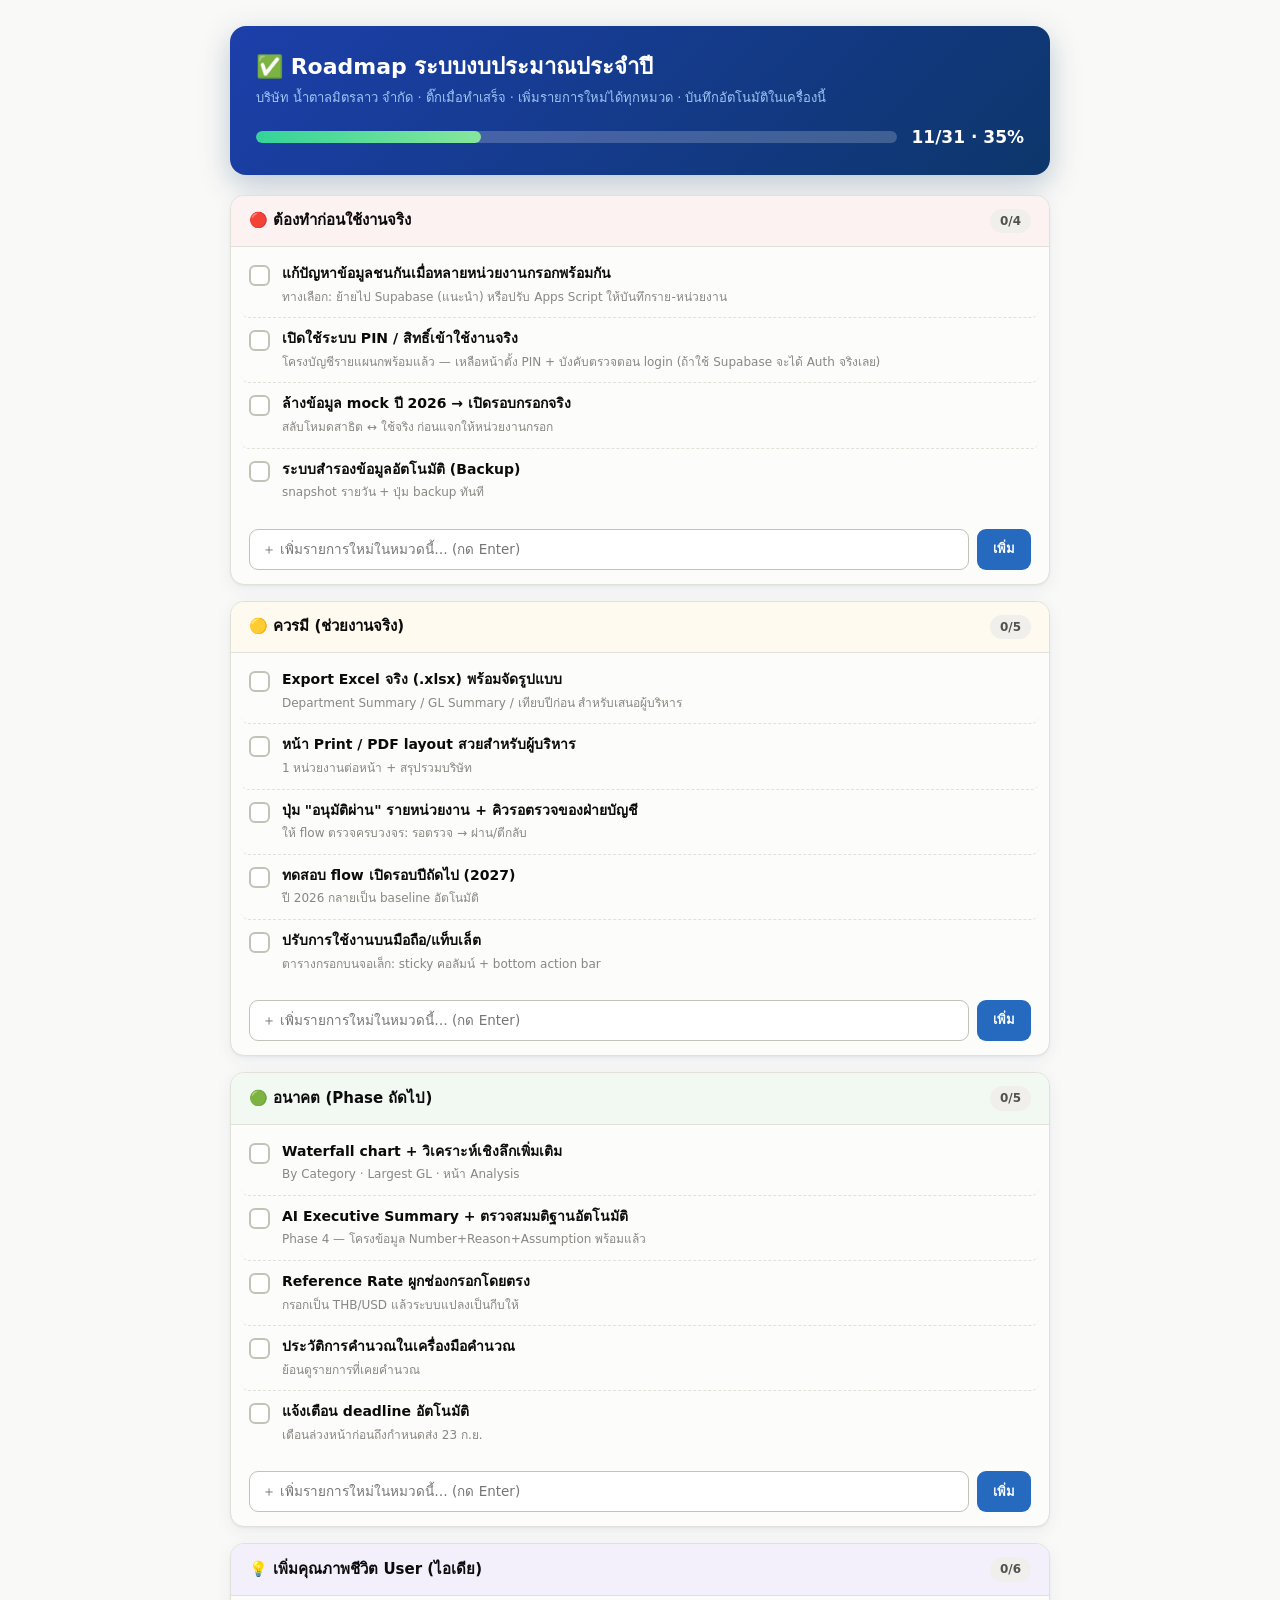
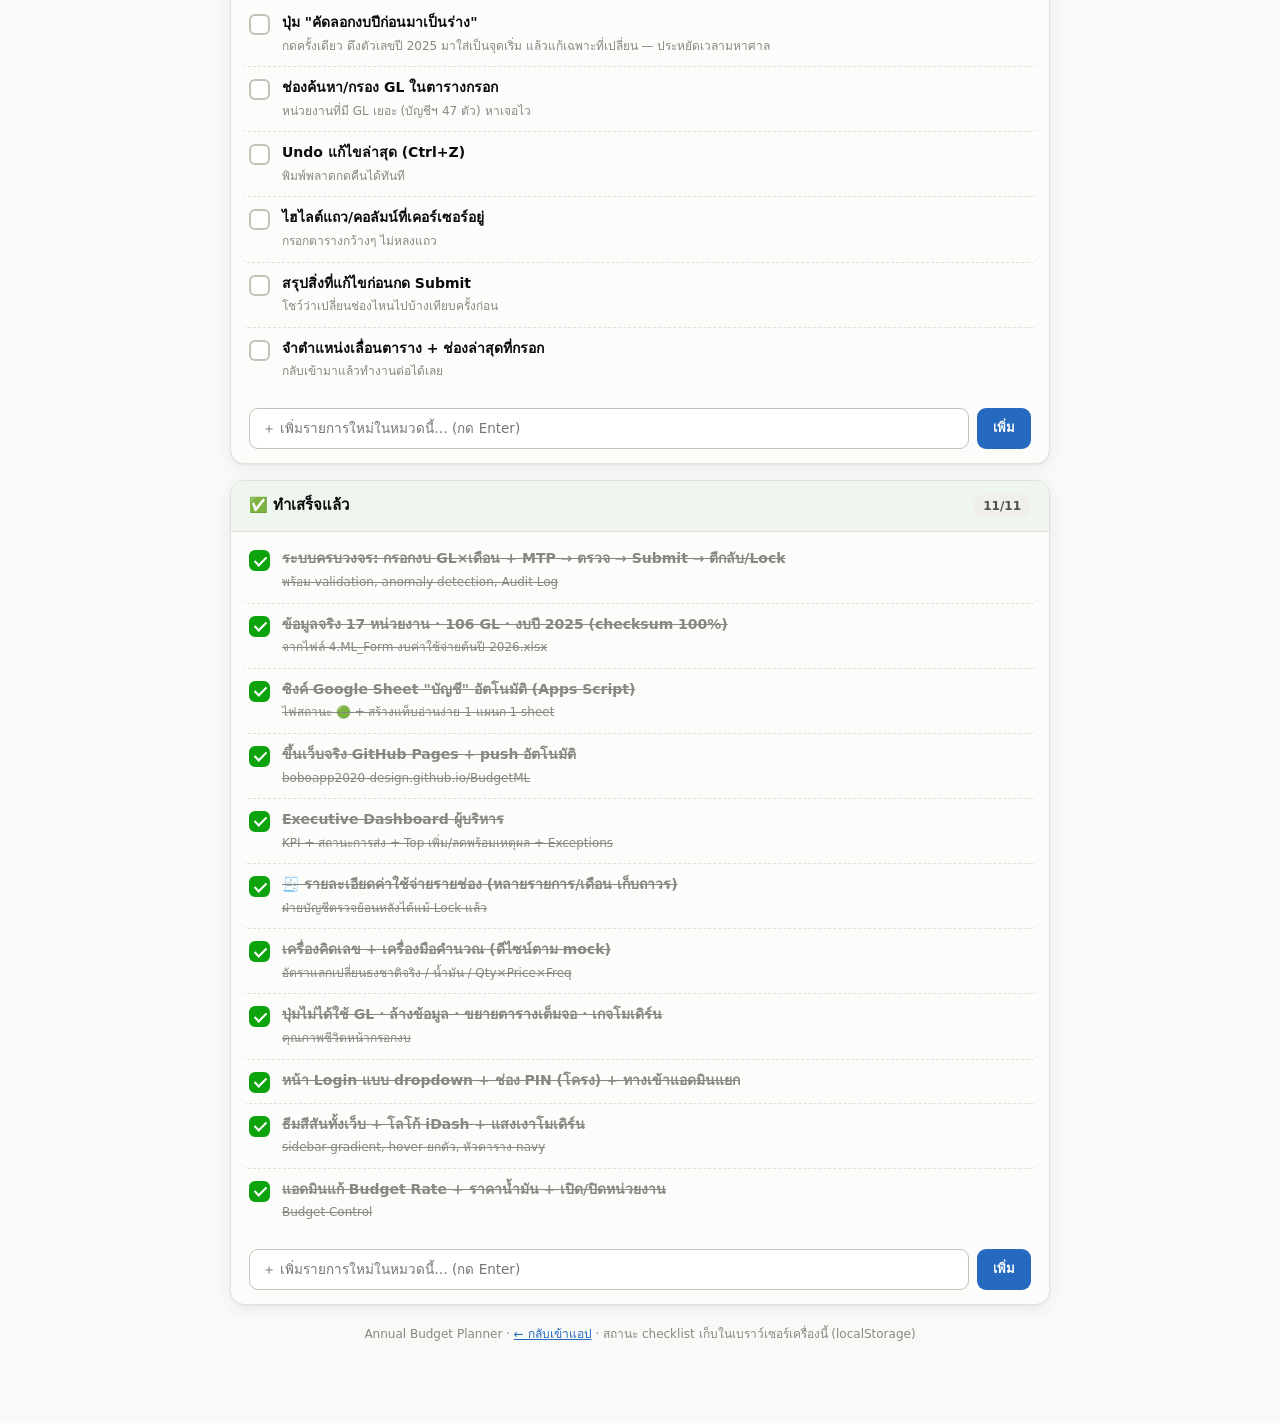
==== roadmap.html @ 5c14f468 "Roadmap checklist page (roadmap.html): track done/pending, add custom items Co-Authored-By: Claude F" ====
<!doctype html>
<html lang="th">
<head>
<meta charset="utf-8">
<meta name="viewport" content="width=device-width, initial-scale=1">
<title>Roadmap — งบประมาณประจำปี (Annual Budget)</title>
<link rel="icon" href="data:image/svg+xml,<svg xmlns='http://www.w3.org/2000/svg' viewBox='0 0 48 48'><circle cx='24' cy='24' r='22' fill='white'/><circle cx='24' cy='24' r='22' fill='none' stroke='%232a78d6' stroke-width='3.1'/><text x='24' y='31' text-anchor='middle' font-size='20'>✅</text></svg>">
<style>
  * { box-sizing: border-box; margin: 0; padding: 0; }
  body {
    font-family: "Segoe UI", "Leelawadee UI", "Noto Sans Thai", system-ui, sans-serif;
    background: #f9f9f7; color: #0b0b0b; font-size: 14.5px; line-height: 1.55; padding: 26px 16px 80px;
  }
  .wrap { max-width: 820px; margin: 0 auto; }
  header.hero {
    background: linear-gradient(135deg, #1c3faa, #0d366b); color: #fff; border-radius: 16px;
    padding: 24px 26px; margin-bottom: 20px; box-shadow: 0 10px 30px rgba(13,54,107,.25);
  }
  .hero h1 { font-size: 22px; margin-bottom: 4px; }
  .hero .sub { color: #9ec5f4; font-size: 13px; }
  .progress-row { display: flex; align-items: center; gap: 14px; margin-top: 16px; }
  .pbar { flex: 1; height: 12px; background: rgba(255,255,255,.2); border-radius: 999px; overflow: hidden; }
  .pfill { height: 100%; border-radius: 999px; background: linear-gradient(90deg, #34d399, #86e79b); transition: width .4s ease; }
  .ptext { font-weight: 800; font-size: 17px; white-space: nowrap; font-variant-numeric: tabular-nums; }
  section.card {
    background: #fcfcfb; border: 1px solid #e1e0d9; border-radius: 14px; margin-bottom: 16px;
    box-shadow: 0 1px 2px rgba(13,54,107,.05), 0 4px 16px rgba(13,54,107,.07); overflow: hidden;
  }
  .sec-head { padding: 13px 18px; font-weight: 800; font-size: 15px; display: flex; align-items: center; gap: 8px; border-bottom: 1px solid #e1e0d9; }
  .sec-head .cnt { margin-left: auto; font-size: 12px; font-weight: 700; color: #52514e; background: #f0efec; border-radius: 999px; padding: 3px 10px; }
  .sec-critical .sec-head { background: #fdf2f2; }
  .sec-should  .sec-head { background: #fffaf0; }
  .sec-future  .sec-head { background: #f2f8f2; }
  .sec-qol     .sec-head { background: #f3f0fc; }
  .sec-done    .sec-head { background: #eef6ee; }
  ul.items { list-style: none; padding: 6px 10px; }
  li.item {
    display: flex; gap: 12px; align-items: flex-start; padding: 10px 8px;
    border-bottom: 1px dashed #e1e0d9; border-radius: 8px; transition: background .12s;
  }
  li.item:last-child { border-bottom: none; }
  li.item:hover { background: #f4f7fb; }
  .chk {
    appearance: none; width: 21px; height: 21px; border: 2px solid #c3c2b7; border-radius: 6px;
    cursor: pointer; flex-shrink: 0; margin-top: 2px; position: relative; background: #fff; transition: all .15s;
  }
  .chk:hover { border-color: #256abf; }
  .chk:checked { background: #0ca30c; border-color: #0ca30c; }
  .chk:checked::after {
    content: ''; position: absolute; left: 5.5px; top: 1.5px; width: 5px; height: 10px;
    border: solid #fff; border-width: 0 2.5px 2.5px 0; transform: rotate(45deg);
  }
  .item-tx { flex: 1; min-width: 0; }
  .item-tx b { display: block; font-size: 14px; }
  .item-tx small { color: #898781; font-size: 12px; }
  li.done .item-tx b { text-decoration: line-through; color: #898781; }
  li.done .item-tx small { text-decoration: line-through; }
  .del {
    border: none; background: none; color: #c3c2b7; cursor: pointer; font-size: 14px; padding: 2px 6px;
    border-radius: 6px; flex-shrink: 0;
  }
  .del:hover { color: #d03b3b; background: #fdecec; }
  .addrow { display: flex; gap: 8px; padding: 10px 18px 14px; }
  .addrow input {
    flex: 1; font: inherit; font-size: 13.5px; padding: 9px 12px; border: 1px solid #c3c2b7;
    border-radius: 9px; background: #fff;
  }
  .addrow input:focus { outline: none; border-color: #256abf; box-shadow: 0 0 0 2px rgba(37,106,191,.18); }
  .addrow button {
    font: inherit; font-size: 13px; font-weight: 700; padding: 9px 16px; border: none;
    border-radius: 9px; background: #256abf; color: #fff; cursor: pointer;
  }
  .addrow button:hover { background: #104281; }
  footer { text-align: center; color: #898781; font-size: 12px; margin-top: 20px; }
  footer a { color: #256abf; }
  .tag { font-size: 10.5px; font-weight: 700; border-radius: 999px; padding: 2px 8px; vertical-align: 2px; margin-left: 6px; }
  .tag-user { background: #e6f0fb; color: #256abf; }
  .tag-new  { background: #f3effc; color: #6d28d9; }
</style>
</head>
<body>
<div class="wrap">
  <header class="hero">
    <h1>✅ Roadmap ระบบงบประมาณประจำปี</h1>
    <div class="sub">บริษัท น้ำตาลมิตรลาว จำกัด · ติ๊กเมื่อทำเสร็จ · เพิ่มรายการใหม่ได้ทุกหมวด · บันทึกอัตโนมัติในเครื่องนี้</div>
    <div class="progress-row"><div class="pbar"><div class="pfill" id="pfill"></div></div><div class="ptext" id="ptext">0%</div></div>
  </header>
  <div id="sections"></div>
  <footer>
    Annual Budget Planner · <a href="index.html">← กลับเข้าแอป</a> ·
    สถานะ checklist เก็บในเบราว์เซอร์เครื่องนี้ (localStorage)
  </footer>
</div>

<script>
/* =============================================================
 * Roadmap Checklist — รายการตั้งต้น + เพิ่ม/ลบ/ติ๊กได้ เก็บใน localStorage
 * ============================================================= */
const KEY = 'abp_roadmap_v1';

const SECTIONS = [
  { id: 'critical', icon: '🔴', title: 'ต้องทำก่อนใช้งานจริง', cls: 'sec-critical', items: [
    { id: 'c1', t: 'แก้ปัญหาข้อมูลชนกันเมื่อหลายหน่วยงานกรอกพร้อมกัน', s: 'ทางเลือก: ย้ายไป Supabase (แนะนำ) หรือปรับ Apps Script ให้บันทึกราย-หน่วยงาน' },
    { id: 'c2', t: 'เปิดใช้ระบบ PIN / สิทธิ์เข้าใช้งานจริง', s: 'โครงบัญชีรายแผนกพร้อมแล้ว — เหลือหน้าตั้ง PIN + บังคับตรวจตอน login (ถ้าใช้ Supabase จะได้ Auth จริงเลย)' },
    { id: 'c3', t: 'ล้างข้อมูล mock ปี 2026 → เปิดรอบกรอกจริง', s: 'สลับโหมดสาธิต ↔ ใช้จริง ก่อนแจกให้หน่วยงานกรอก' },
    { id: 'c4', t: 'ระบบสำรองข้อมูลอัตโนมัติ (Backup)', s: 'snapshot รายวัน + ปุ่ม backup ทันที' },
  ]},
  { id: 'should', icon: '🟡', title: 'ควรมี (ช่วยงานจริง)', cls: 'sec-should', items: [
    { id: 's1', t: 'Export Excel จริง (.xlsx) พร้อมจัดรูปแบบ', s: 'Department Summary / GL Summary / เทียบปีก่อน สำหรับเสนอผู้บริหาร' },
    { id: 's2', t: 'หน้า Print / PDF layout สวยสำหรับผู้บริหาร', s: '1 หน่วยงานต่อหน้า + สรุปรวมบริษัท' },
    { id: 's3', t: 'ปุ่ม "อนุมัติผ่าน" รายหน่วยงาน + คิวรอตรวจของฝ่ายบัญชี', s: 'ให้ flow ตรวจครบวงจร: รอตรวจ → ผ่าน/ตีกลับ' },
    { id: 's4', t: 'ทดสอบ flow เปิดรอบปีถัดไป (2027)', s: 'ปี 2026 กลายเป็น baseline อัตโนมัติ' },
    { id: 's5', t: 'ปรับการใช้งานบนมือถือ/แท็บเล็ต', s: 'ตารางกรอกบนจอเล็ก: sticky คอลัมน์ + bottom action bar' },
  ]},
  { id: 'future', icon: '🟢', title: 'อนาคต (Phase ถัดไป)', cls: 'sec-future', items: [
    { id: 'f1', t: 'Waterfall chart + วิเคราะห์เชิงลึกเพิ่มเติม', s: 'By Category · Largest GL · หน้า Analysis' },
    { id: 'f2', t: 'AI Executive Summary + ตรวจสมมติฐานอัตโนมัติ', s: 'Phase 4 — โครงข้อมูล Number+Reason+Assumption พร้อมแล้ว' },
    { id: 'f3', t: 'Reference Rate ผูกช่องกรอกโดยตรง', s: 'กรอกเป็น THB/USD แล้วระบบแปลงเป็นกีบให้' },
    { id: 'f4', t: 'ประวัติการคำนวณในเครื่องมือคำนวณ', s: 'ย้อนดูรายการที่เคยคำนวณ' },
    { id: 'f5', t: 'แจ้งเตือน deadline อัตโนมัติ', s: 'เตือนล่วงหน้าก่อนถึงกำหนดส่ง 23 ก.ย.' },
  ]},
  { id: 'qol', icon: '💡', title: 'เพิ่มคุณภาพชีวิต User (ไอเดีย)', cls: 'sec-qol', items: [
    { id: 'q1', t: 'ปุ่ม "คัดลอกงบปีก่อนมาเป็นร่าง"', s: 'กดครั้งเดียว ดึงตัวเลขปี 2025 มาใส่เป็นจุดเริ่ม แล้วแก้เฉพาะที่เปลี่ยน — ประหยัดเวลามหาศาล' },
    { id: 'q2', t: 'ช่องค้นหา/กรอง GL ในตารางกรอก', s: 'หน่วยงานที่มี GL เยอะ (บัญชีฯ 47 ตัว) หาเจอไว' },
    { id: 'q3', t: 'Undo แก้ไขล่าสุด (Ctrl+Z)', s: 'พิมพ์พลาดกดคืนได้ทันที' },
    { id: 'q4', t: 'ไฮไลต์แถว/คอลัมน์ที่เคอร์เซอร์อยู่', s: 'กรอกตารางกว้างๆ ไม่หลงแถว' },
    { id: 'q5', t: 'สรุปสิ่งที่แก้ไขก่อนกด Submit', s: 'โชว์ว่าเปลี่ยนช่องไหนไปบ้างเทียบครั้งก่อน' },
    { id: 'q6', t: 'จำตำแหน่งเลื่อนตาราง + ช่องล่าสุดที่กรอก', s: 'กลับเข้ามาแล้วทำงานต่อได้เลย' },
  ]},
  { id: 'done', icon: '✅', title: 'ทำเสร็จแล้ว', cls: 'sec-done', done: true, items: [
    { id: 'd1',  t: 'ระบบครบวงจร: กรอกงบ GL×เดือน + MTP → ตรวจ → Submit → ตีกลับ/Lock', s: 'พร้อม validation, anomaly detection, Audit Log' },
    { id: 'd2',  t: 'ข้อมูลจริง 17 หน่วยงาน · 106 GL · งบปี 2025 (checksum 100%)', s: 'จากไฟล์ 4.ML_Form งบค่าใช้จ่ายต้นปี 2026.xlsx' },
    { id: 'd3',  t: 'ซิงค์ Google Sheet "บัญชี" อัตโนมัติ (Apps Script)', s: 'ไฟสถานะ 🟢 + สร้างแท็บอ่านง่าย 1 แผนก 1 sheet' },
    { id: 'd4',  t: 'ขึ้นเว็บจริง GitHub Pages + push อัตโนมัติ', s: 'boboapp2020-design.github.io/BudgetML' },
    { id: 'd5',  t: 'Executive Dashboard ผู้บริหาร', s: 'KPI + สถานะการส่ง + Top เพิ่ม/ลดพร้อมเหตุผล + Exceptions' },
    { id: 'd6',  t: '🧾 รายละเอียดค่าใช้จ่ายรายช่อง (หลายรายการ/เดือน เก็บถาวร)', s: 'ฝ่ายบัญชีตรวจย้อนหลังได้แม้ Lock แล้ว' },
    { id: 'd7',  t: 'เครื่องคิดเลข + เครื่องมือคำนวณ (ดีไซน์ตาม mock)', s: 'อัตราแลกเปลี่ยนธงชาติจริง / น้ำมัน / Qty×Price×Freq' },
    { id: 'd8',  t: 'ปุ่มไม่ได้ใช้ GL · ล้างข้อมูล · ขยายตารางเต็มจอ · เกจโมเดิร์น', s: 'คุณภาพชีวิตหน้ากรอกงบ' },
    { id: 'd9',  t: 'หน้า Login แบบ dropdown + ช่อง PIN (โครง) + ทางเข้าแอดมินแยก', s: '' },
    { id: 'd10', t: 'ธีมสีสันทั้งเว็บ + โลโก้ iDash + แสงเงาโมเดิร์น', s: 'sidebar gradient, hover ยกตัว, หัวตาราง navy' },
    { id: 'd11', t: 'แอดมินแก้ Budget Rate + ราคาน้ำมัน + เปิด/ปิดหน่วยงาน', s: 'Budget Control' },
  ]},
];

function load() {
  try { return JSON.parse(localStorage.getItem(KEY)) || {}; } catch (e) { return {}; }
}
function save(st) { localStorage.setItem(KEY, JSON.stringify(st)); }

function render() {
  const st = load();               // { checked: {id:true}, removedDefaults: [id], custom: {secId: [{id,t}]} }
  st.checked = st.checked || {};
  st.custom = st.custom || {};
  st.removed = st.removed || [];

  let total = 0, doneN = 0;
  const host = document.getElementById('sections');
  host.innerHTML = '';

  SECTIONS.forEach(sec => {
    const defaults = sec.items.filter(it => !st.removed.includes(it.id));
    const customs = (st.custom[sec.id] || []);
    const all = defaults.map(it => ({ ...it, custom: false })).concat(customs.map(it => ({ ...it, custom: true, s: it.s || 'รายการที่เพิ่มเอง' })));
    const isDone = id => sec.done ? (st.checked[id] !== false) : !!st.checked[id]; // หมวด "ทำแล้ว" ติ๊กไว้ตั้งแต่ต้น
    const secDone = all.filter(it => isDone(it.id)).length;
    total += all.length; doneN += secDone;

    const lis = all.map(it => `
      <li class="item ${isDone(it.id) ? 'done' : ''}" data-id="${it.id}">
        <input type="checkbox" class="chk" ${isDone(it.id) ? 'checked' : ''} data-sec="${sec.id}">
        <div class="item-tx"><b>${it.t}${it.custom ? ' <span class="tag tag-new">เพิ่มเอง</span>' : ''}</b>
          ${it.s ? `<small>${it.s}</small>` : ''}</div>
        ${it.custom ? '<button class="del" title="ลบรายการนี้">✕</button>' : ''}
      </li>`).join('');

    host.insertAdjacentHTML('beforeend', `
      <section class="card ${sec.cls}">
        <div class="sec-head">${sec.icon} ${sec.title}<span class="cnt">${secDone}/${all.length}</span></div>
        <ul class="items">${lis}</ul>
        <div class="addrow">
          <input placeholder="＋ เพิ่มรายการใหม่ในหมวดนี้… (กด Enter)" data-add="${sec.id}">
          <button data-addbtn="${sec.id}">เพิ่ม</button>
        </div>
      </section>`);
  });

  const pct = total ? Math.round(doneN / total * 100) : 0;
  document.getElementById('pfill').style.width = pct + '%';
  document.getElementById('ptext').textContent = `${doneN}/${total} · ${pct}%`;

  // events
  host.querySelectorAll('.chk').forEach(chk => chk.addEventListener('change', () => {
    const id = chk.closest('.item').dataset.id;
    const st2 = load(); st2.checked = st2.checked || {};
    st2.checked[id] = chk.checked;
    save(st2); render();
  }));
  host.querySelectorAll('.del').forEach(btn => btn.addEventListener('click', () => {
    const li = btn.closest('.item'); const id = li.dataset.id;
    const st2 = load(); st2.custom = st2.custom || {};
    Object.keys(st2.custom).forEach(k => { st2.custom[k] = st2.custom[k].filter(x => x.id !== id); });
    save(st2); render();
  }));
  const addItem = secId => {
    const inp = host.querySelector(`[data-add="${secId}"]`);
    const t = inp.value.trim(); if (!t) return;
    const st2 = load(); st2.custom = st2.custom || {};
    (st2.custom[secId] = st2.custom[secId] || []).push({ id: 'u' + Date.now(), t });
    save(st2); render();
    host.querySelector(`[data-add="${secId}"]`)?.focus();
  };
  host.querySelectorAll('[data-addbtn]').forEach(b => b.addEventListener('click', () => addItem(b.dataset.addbtn)));
  host.querySelectorAll('[data-add]').forEach(i => i.addEventListener('keydown', e => { if (e.key === 'Enter') addItem(i.dataset.add); }));
}
render();
</script>
</body>
</html>
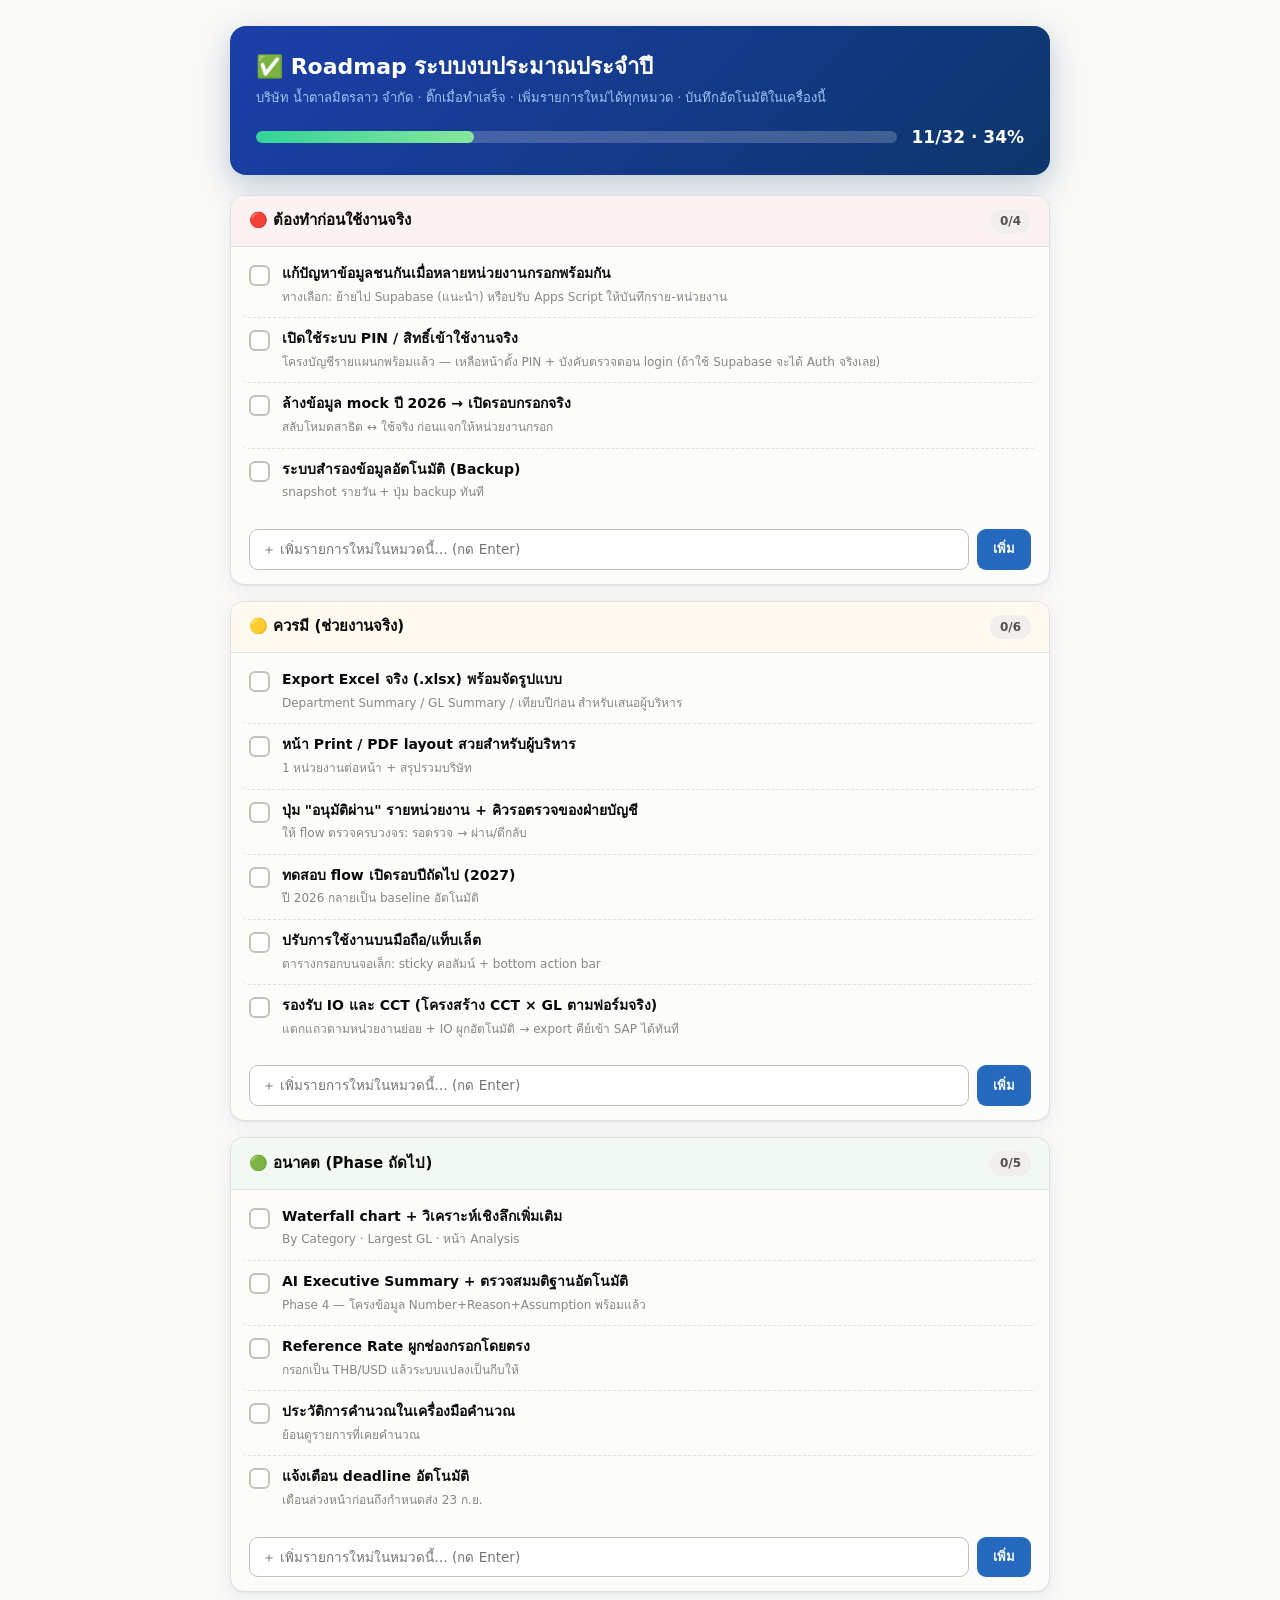
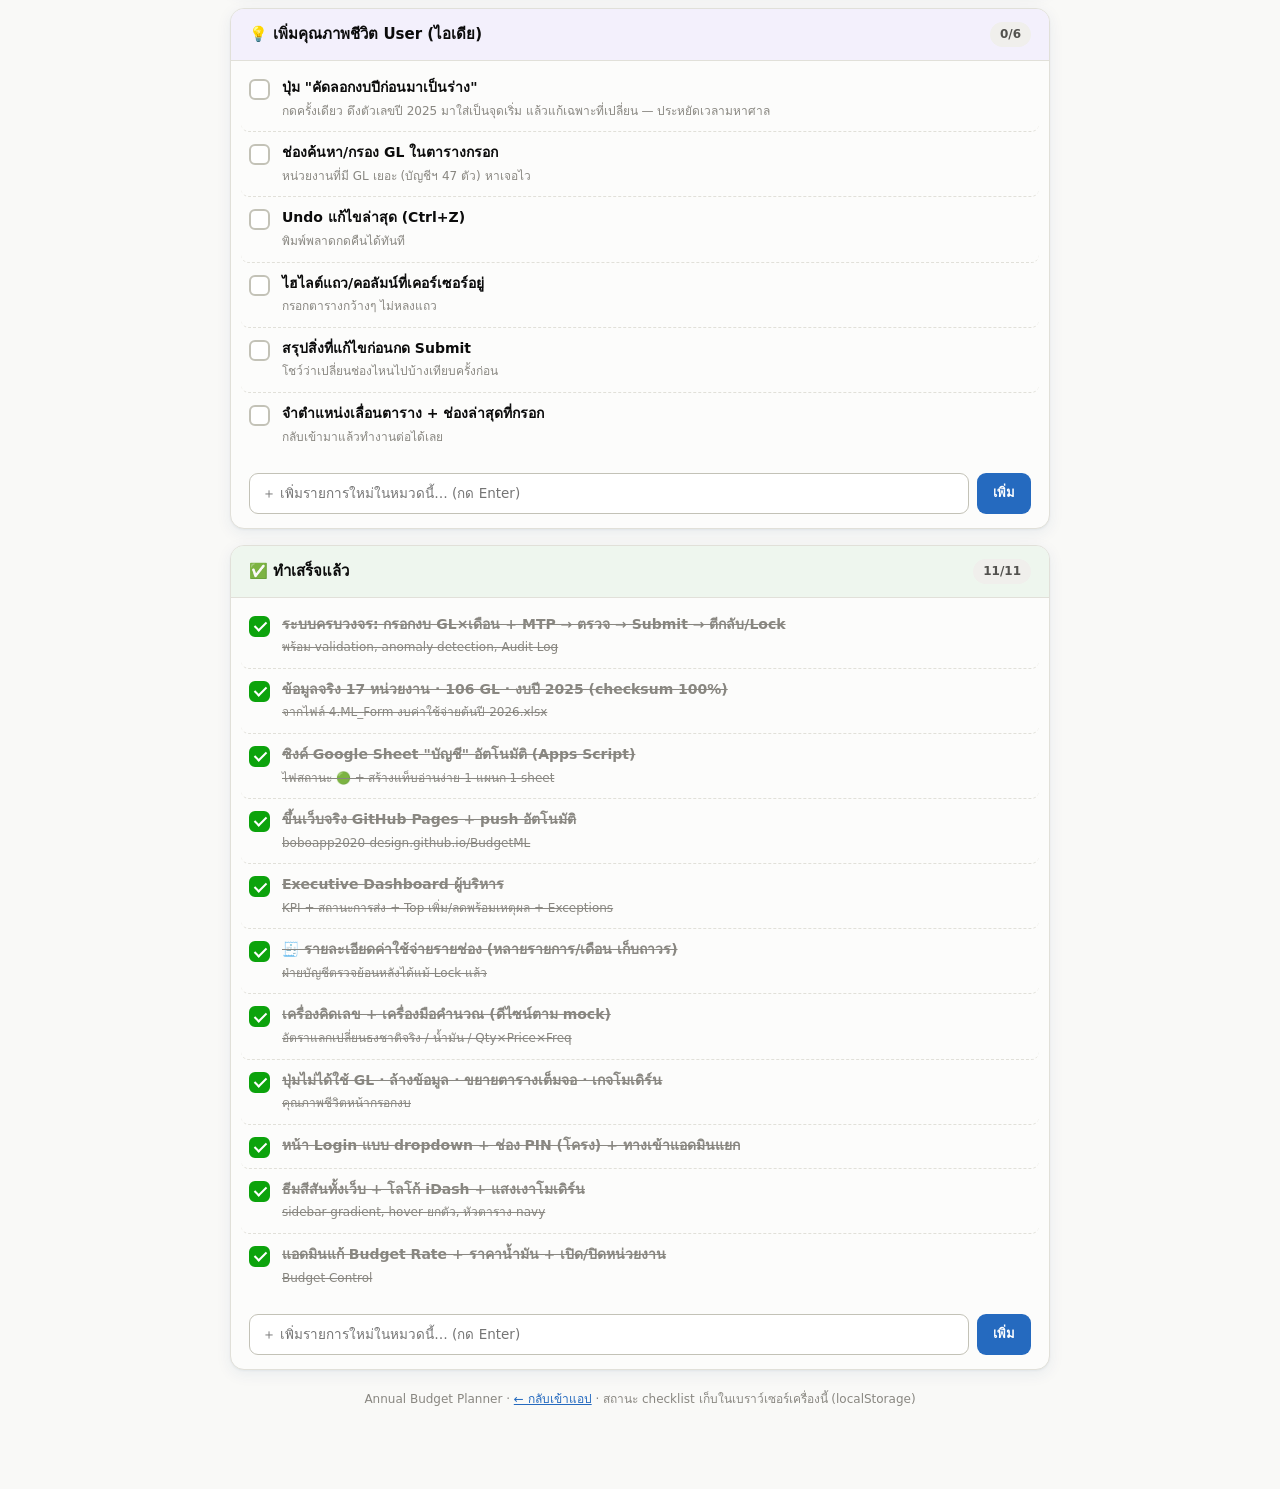
==== commit dcb1ae50: "Design notes for IO/CCT support (CCT x GL structure) + roadmap item Co-Authored-By: Claude Fable 5 <" ====
--- a/roadmap.html
+++ b/roadmap.html
@@ -111,6 +111,7 @@
     { id: 's3', t: 'ปุ่ม "อนุมัติผ่าน" รายหน่วยงาน + คิวรอตรวจของฝ่ายบัญชี', s: 'ให้ flow ตรวจครบวงจร: รอตรวจ → ผ่าน/ตีกลับ' },
     { id: 's4', t: 'ทดสอบ flow เปิดรอบปีถัดไป (2027)', s: 'ปี 2026 กลายเป็น baseline อัตโนมัติ' },
     { id: 's5', t: 'ปรับการใช้งานบนมือถือ/แท็บเล็ต', s: 'ตารางกรอกบนจอเล็ก: sticky คอลัมน์ + bottom action bar' },
+    { id: 's6', t: 'รองรับ IO และ CCT (โครงสร้าง CCT × GL ตามฟอร์มจริง)', s: 'แตกแถวตามหน่วยงานย่อย + IO ผูกอัตโนมัติ → export คีย์เข้า SAP ได้ทันที' },
   ]},
   { id: 'future', icon: '🟢', title: 'อนาคต (Phase ถัดไป)', cls: 'sec-future', items: [
     { id: 'f1', t: 'Waterfall chart + วิเคราะห์เชิงลึกเพิ่มเติม', s: 'By Category · Largest GL · หน้า Analysis' },
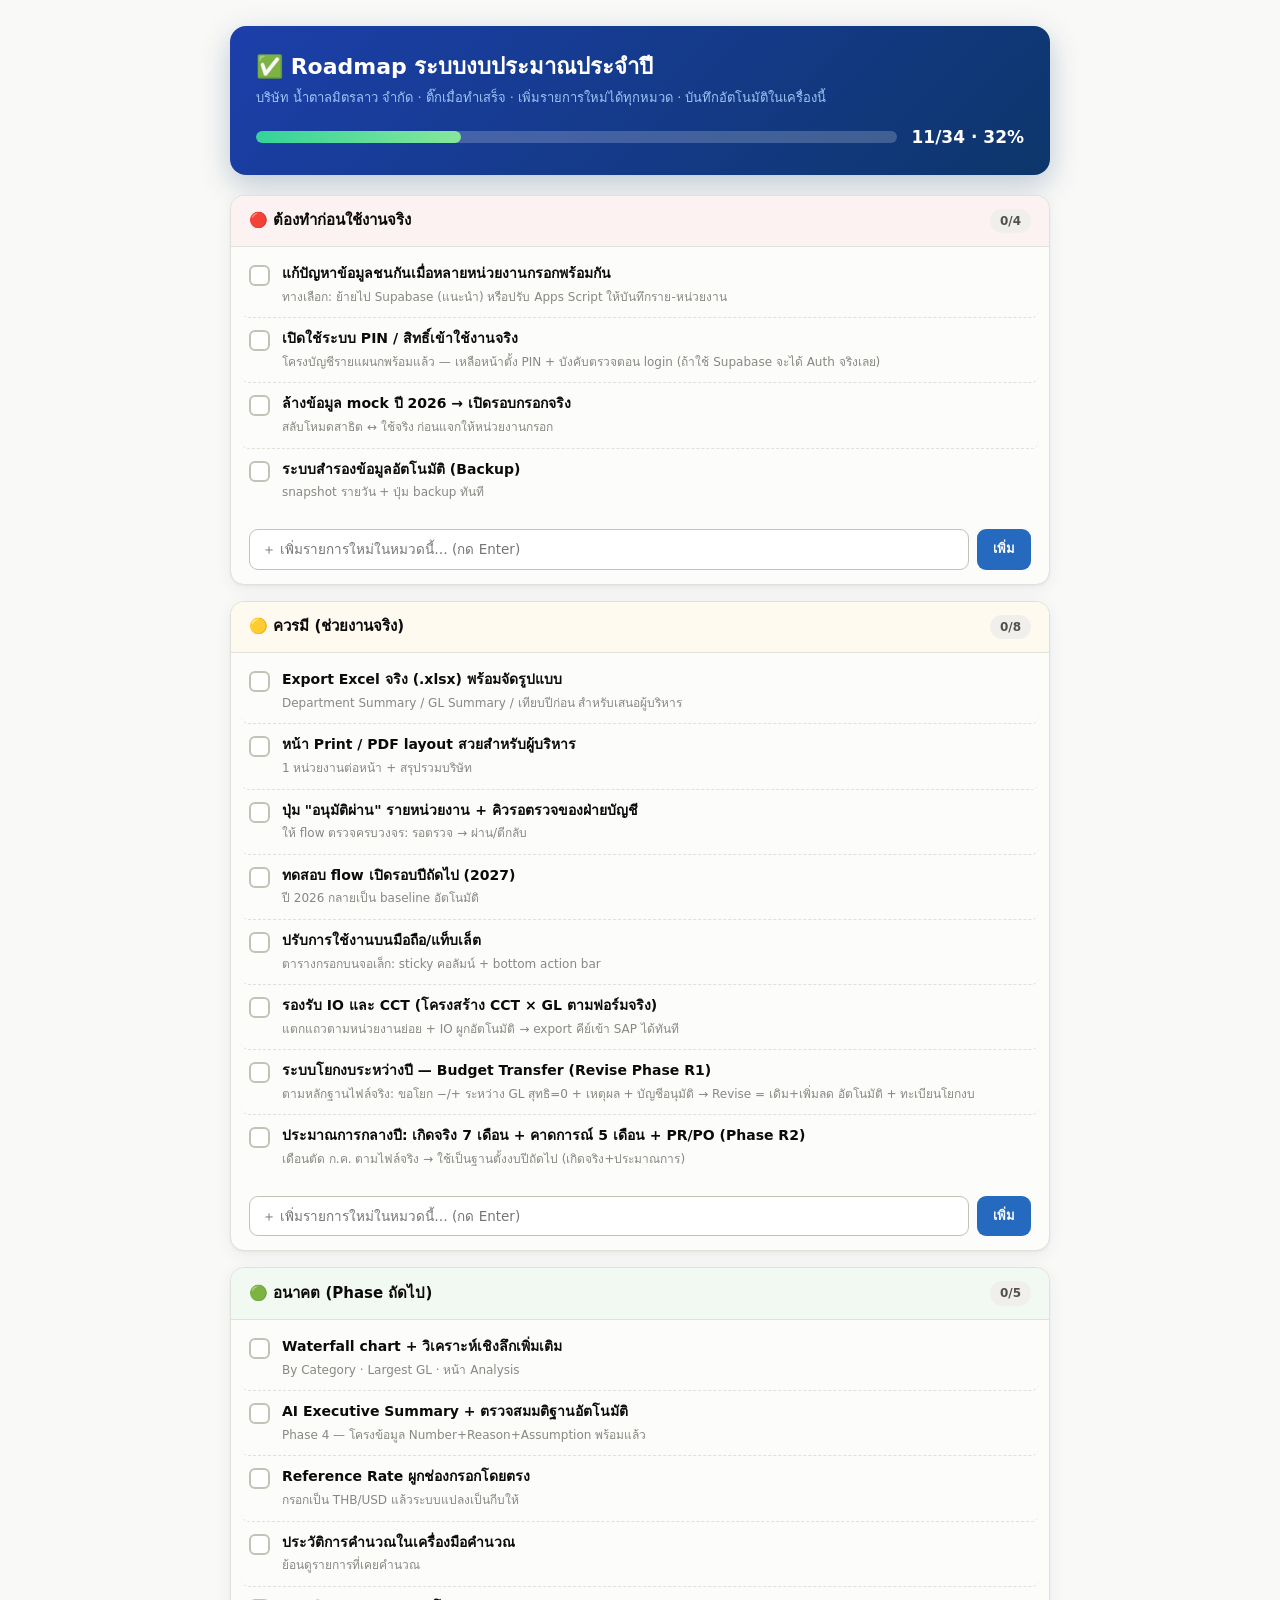
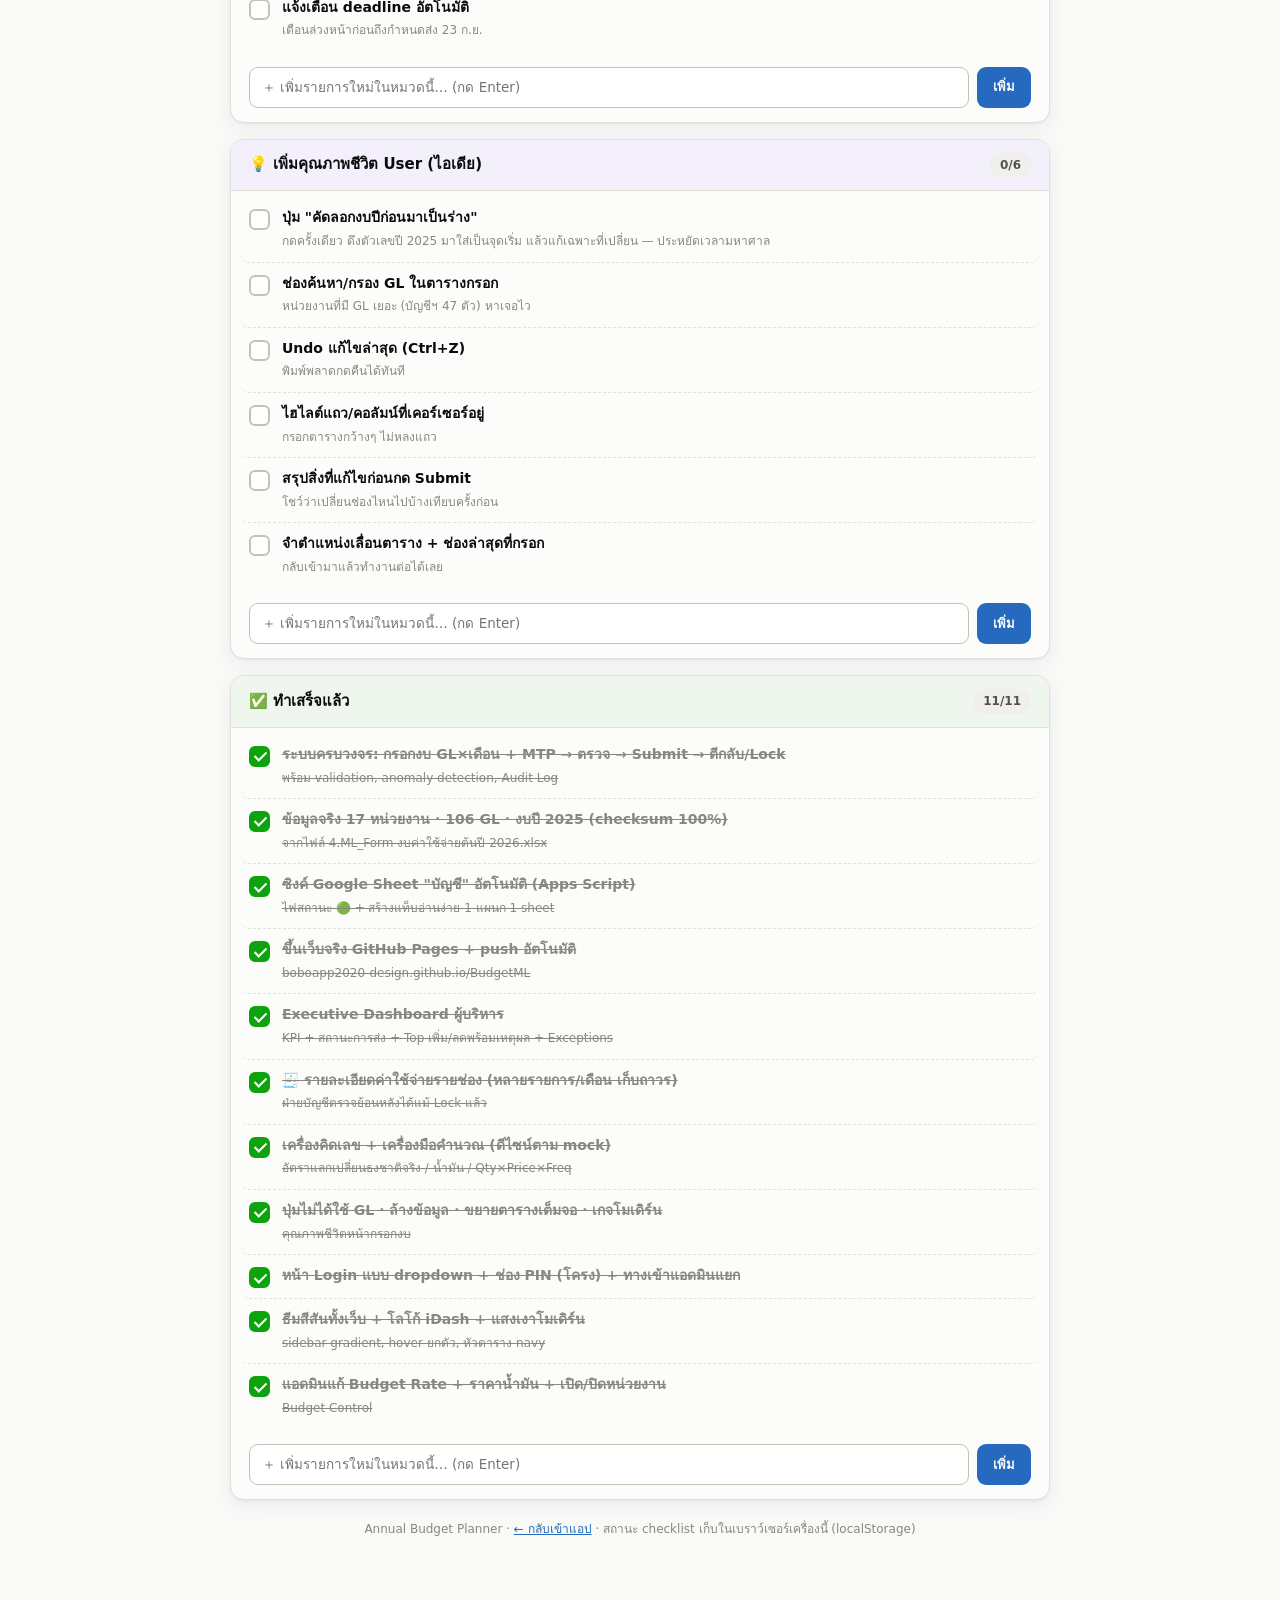
==== commit 8dcaf92b: "Roadmap: mid-year revise plan grounded in real Excel evidence (budget transfer + forecast) Co-Author" ====
--- a/roadmap.html
+++ b/roadmap.html
@@ -112,6 +112,8 @@
     { id: 's4', t: 'ทดสอบ flow เปิดรอบปีถัดไป (2027)', s: 'ปี 2026 กลายเป็น baseline อัตโนมัติ' },
     { id: 's5', t: 'ปรับการใช้งานบนมือถือ/แท็บเล็ต', s: 'ตารางกรอกบนจอเล็ก: sticky คอลัมน์ + bottom action bar' },
     { id: 's6', t: 'รองรับ IO และ CCT (โครงสร้าง CCT × GL ตามฟอร์มจริง)', s: 'แตกแถวตามหน่วยงานย่อย + IO ผูกอัตโนมัติ → export คีย์เข้า SAP ได้ทันที' },
+    { id: 's7', t: 'ระบบโยกงบระหว่างปี — Budget Transfer (Revise Phase R1)', s: 'ตามหลักฐานไฟล์จริง: ขอโยก −/+ ระหว่าง GL สุทธิ=0 + เหตุผล + บัญชีอนุมัติ → Revise = เดิม+เพิ่มลด อัตโนมัติ + ทะเบียนโยกงบ' },
+    { id: 's8', t: 'ประมาณการกลางปี: เกิดจริง 7 เดือน + คาดการณ์ 5 เดือน + PR/PO (Phase R2)', s: 'เดือนตัด ก.ค. ตามไฟล์จริง → ใช้เป็นฐานตั้งงบปีถัดไป (เกิดจริง+ประมาณการ)' },
   ]},
   { id: 'future', icon: '🟢', title: 'อนาคต (Phase ถัดไป)', cls: 'sec-future', items: [
     { id: 'f1', t: 'Waterfall chart + วิเคราะห์เชิงลึกเพิ่มเติม', s: 'By Category · Largest GL · หน้า Analysis' },
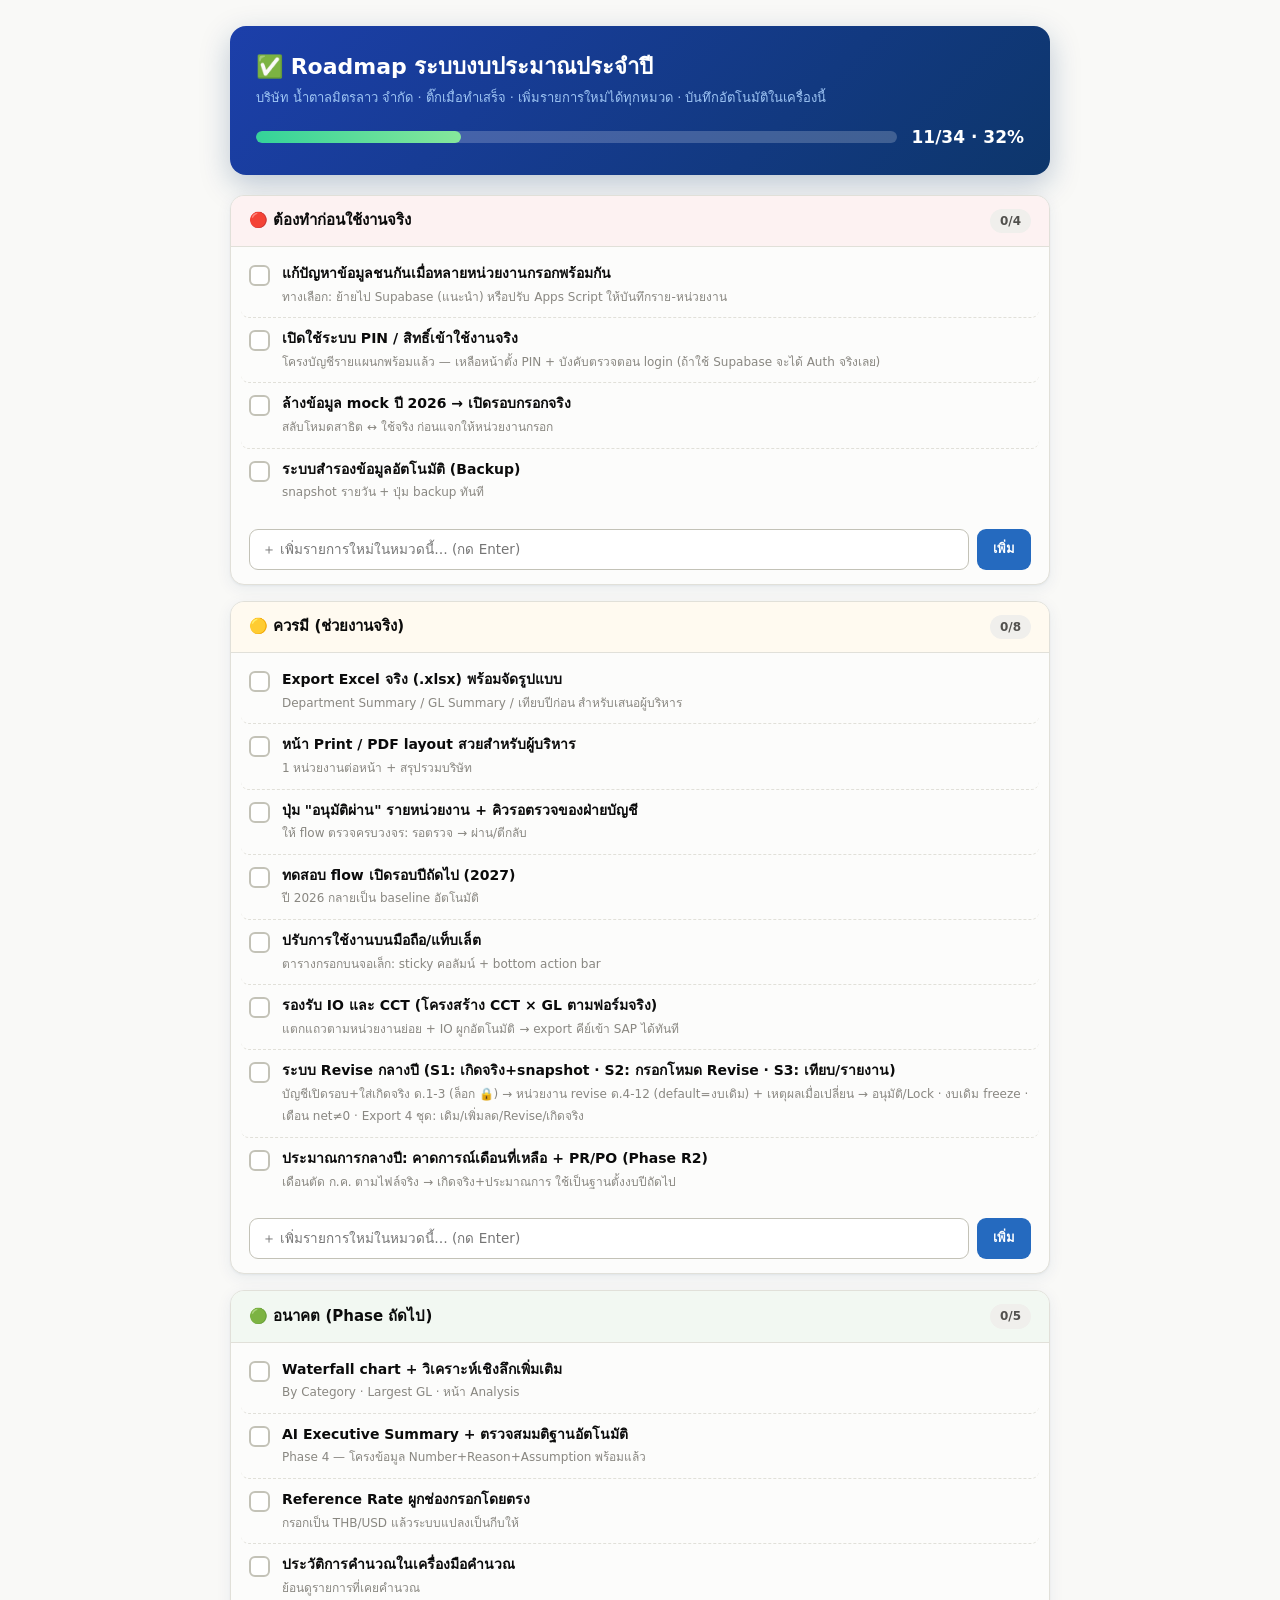
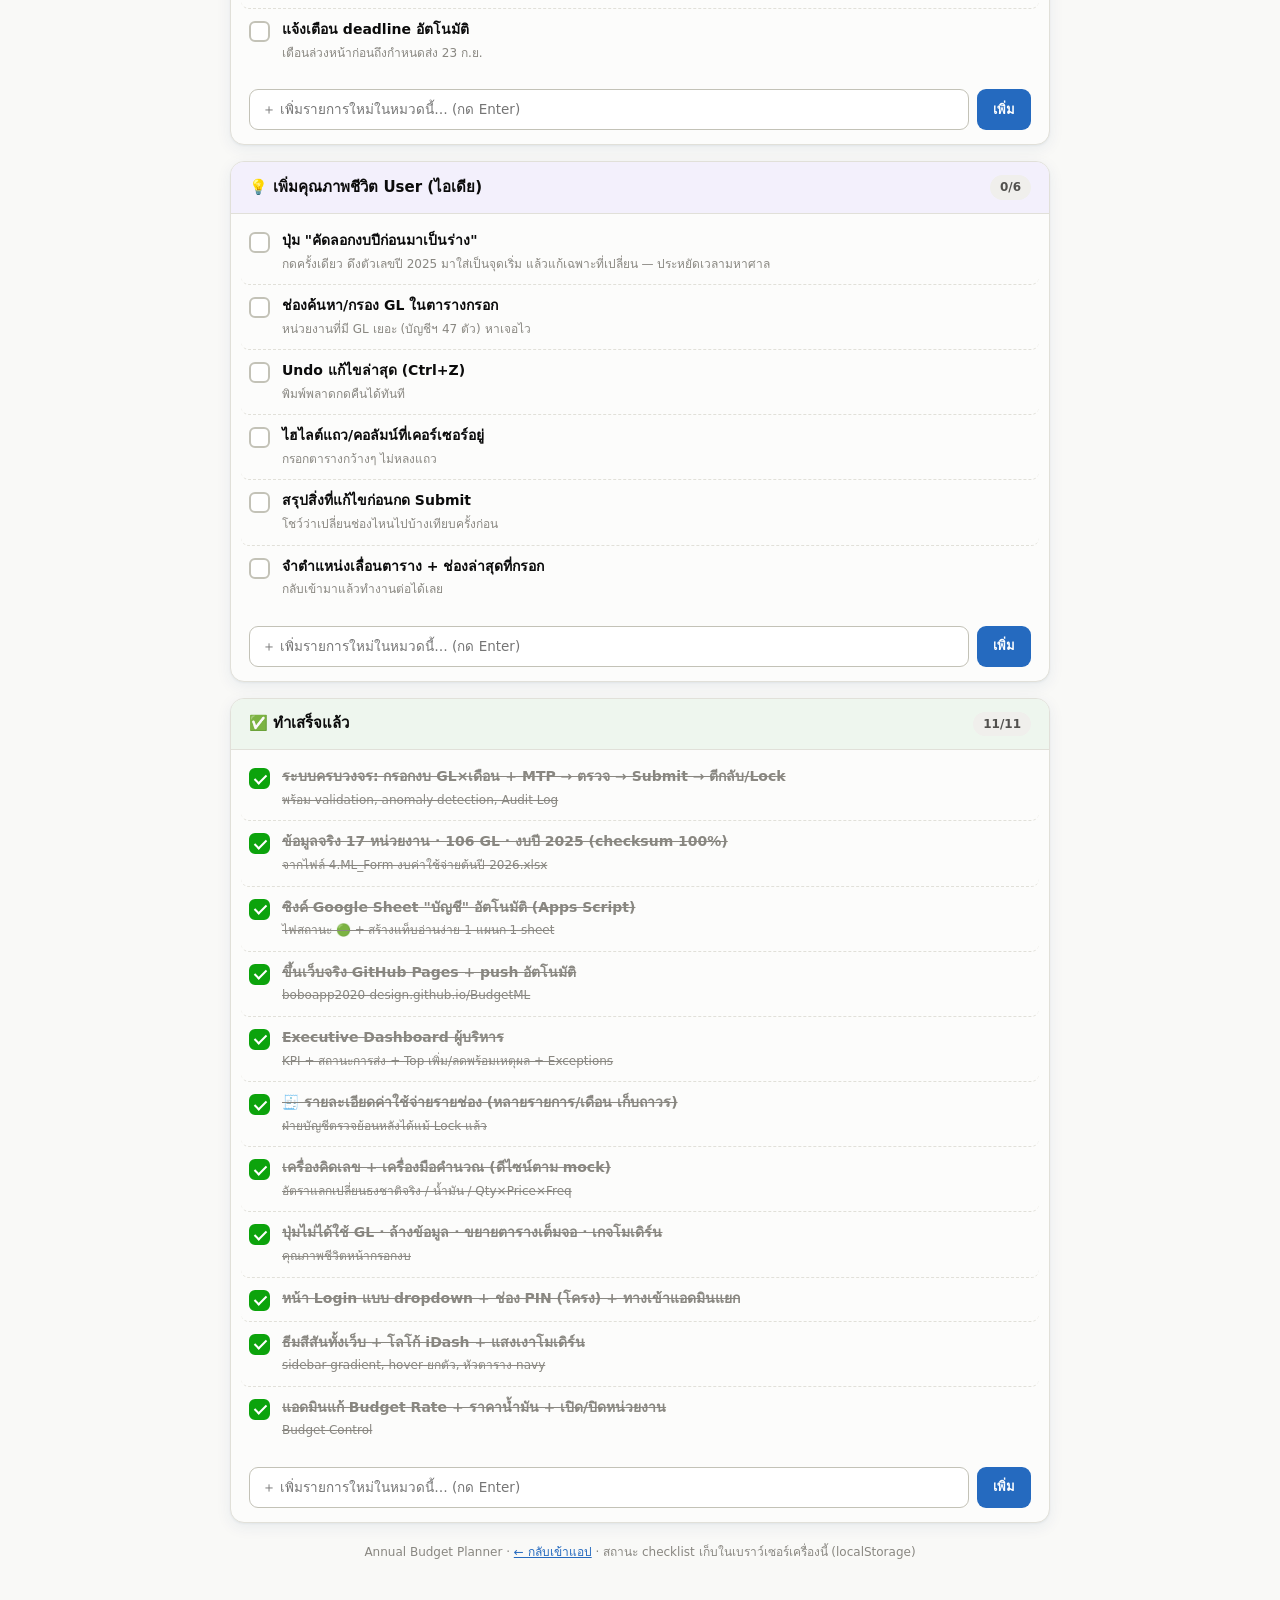
==== commit d6b9ece7: "Roadmap: detailed mid-year revise plan with locked actuals (S1-S3) Co-Authored-By: Claude Fable 5 <n" ====
--- a/roadmap.html
+++ b/roadmap.html
@@ -112,8 +112,8 @@
     { id: 's4', t: 'ทดสอบ flow เปิดรอบปีถัดไป (2027)', s: 'ปี 2026 กลายเป็น baseline อัตโนมัติ' },
     { id: 's5', t: 'ปรับการใช้งานบนมือถือ/แท็บเล็ต', s: 'ตารางกรอกบนจอเล็ก: sticky คอลัมน์ + bottom action bar' },
     { id: 's6', t: 'รองรับ IO และ CCT (โครงสร้าง CCT × GL ตามฟอร์มจริง)', s: 'แตกแถวตามหน่วยงานย่อย + IO ผูกอัตโนมัติ → export คีย์เข้า SAP ได้ทันที' },
-    { id: 's7', t: 'ระบบโยกงบระหว่างปี — Budget Transfer (Revise Phase R1)', s: 'ตามหลักฐานไฟล์จริง: ขอโยก −/+ ระหว่าง GL สุทธิ=0 + เหตุผล + บัญชีอนุมัติ → Revise = เดิม+เพิ่มลด อัตโนมัติ + ทะเบียนโยกงบ' },
-    { id: 's8', t: 'ประมาณการกลางปี: เกิดจริง 7 เดือน + คาดการณ์ 5 เดือน + PR/PO (Phase R2)', s: 'เดือนตัด ก.ค. ตามไฟล์จริง → ใช้เป็นฐานตั้งงบปีถัดไป (เกิดจริง+ประมาณการ)' },
+    { id: 's7', t: 'ระบบ Revise กลางปี (S1: เกิดจริง+snapshot · S2: กรอกโหมด Revise · S3: เทียบ/รายงาน)', s: 'บัญชีเปิดรอบ+ใส่เกิดจริง ด.1-3 (ล็อก 🔒) → หน่วยงาน revise ด.4-12 (default=งบเดิม) + เหตุผลเมื่อเปลี่ยน → อนุมัติ/Lock · งบเดิม freeze · เตือน net≠0 · Export 4 ชุด: เดิม/เพิ่มลด/Revise/เกิดจริง' },
+    { id: 's8', t: 'ประมาณการกลางปี: คาดการณ์เดือนที่เหลือ + PR/PO (Phase R2)', s: 'เดือนตัด ก.ค. ตามไฟล์จริง → เกิดจริง+ประมาณการ ใช้เป็นฐานตั้งงบปีถัดไป' },
   ]},
   { id: 'future', icon: '🟢', title: 'อนาคต (Phase ถัดไป)', cls: 'sec-future', items: [
     { id: 'f1', t: 'Waterfall chart + วิเคราะห์เชิงลึกเพิ่มเติม', s: 'By Category · Largest GL · หน้า Analysis' },
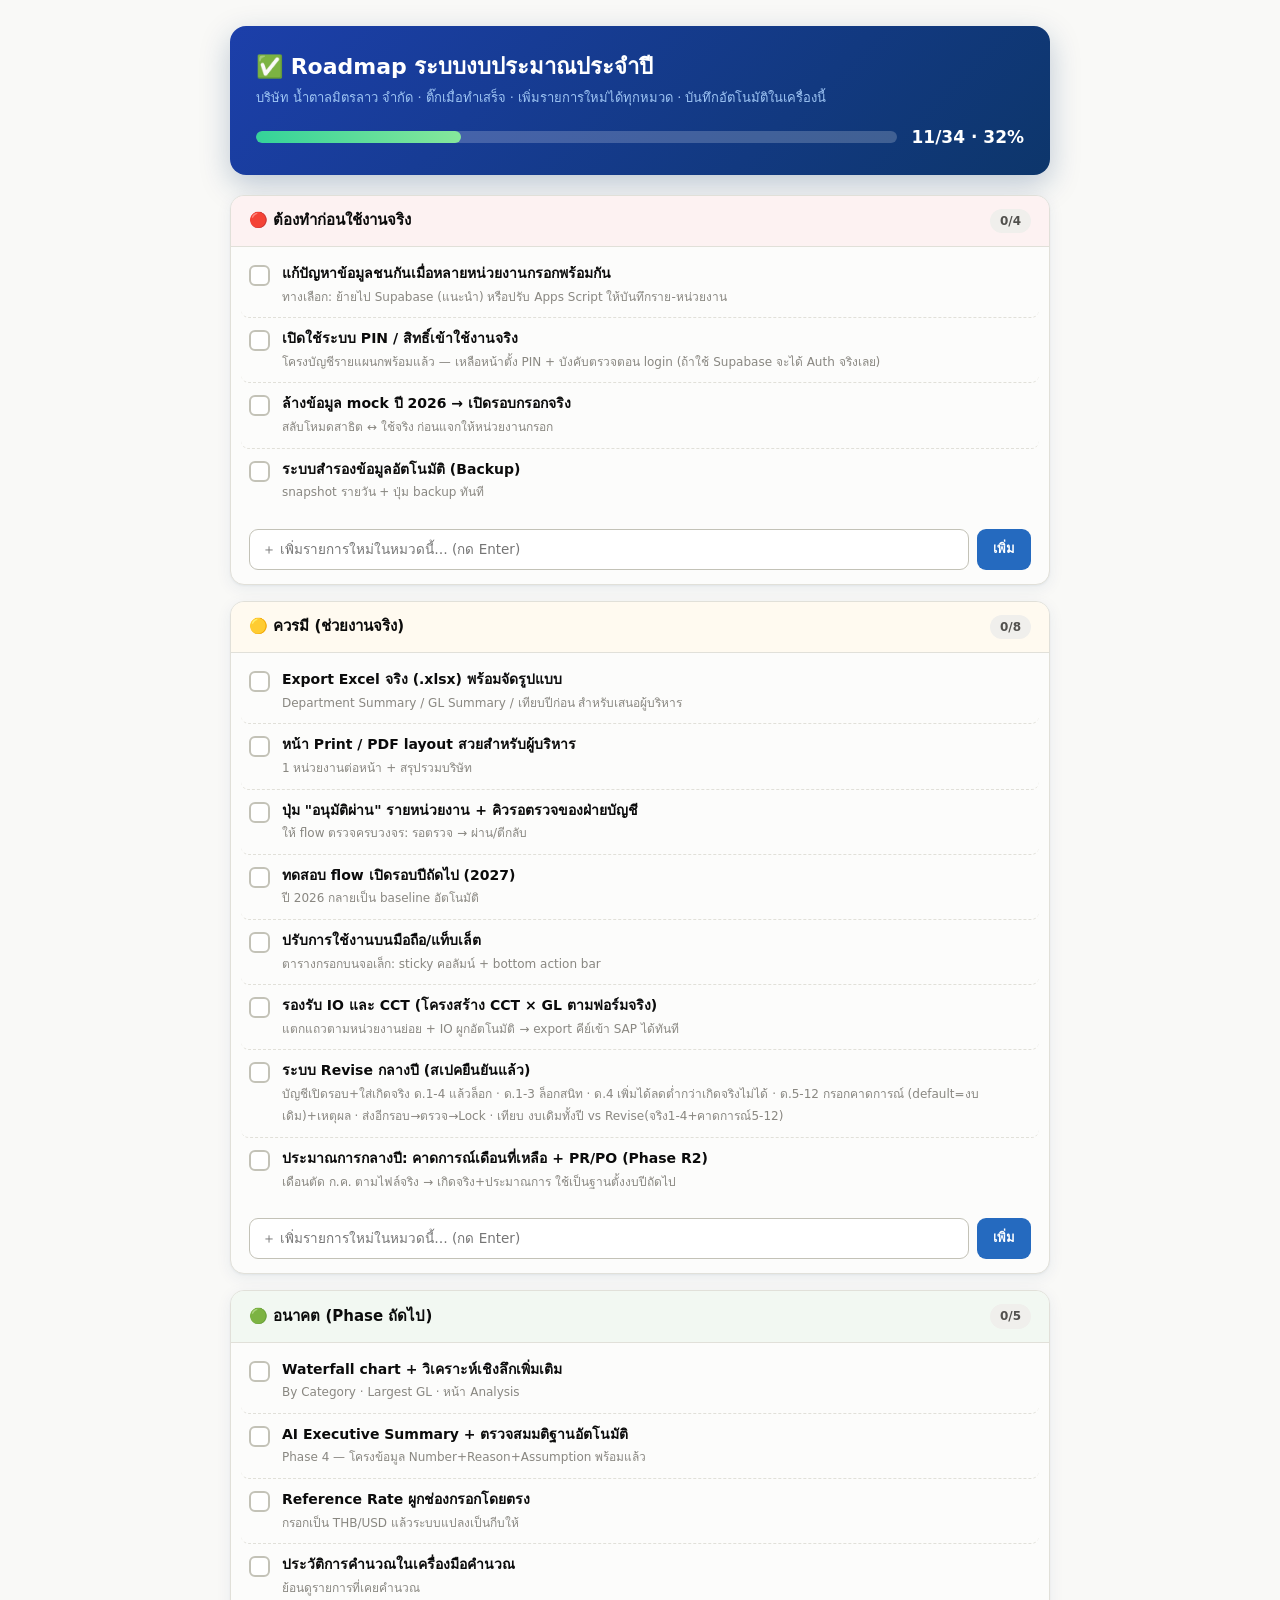
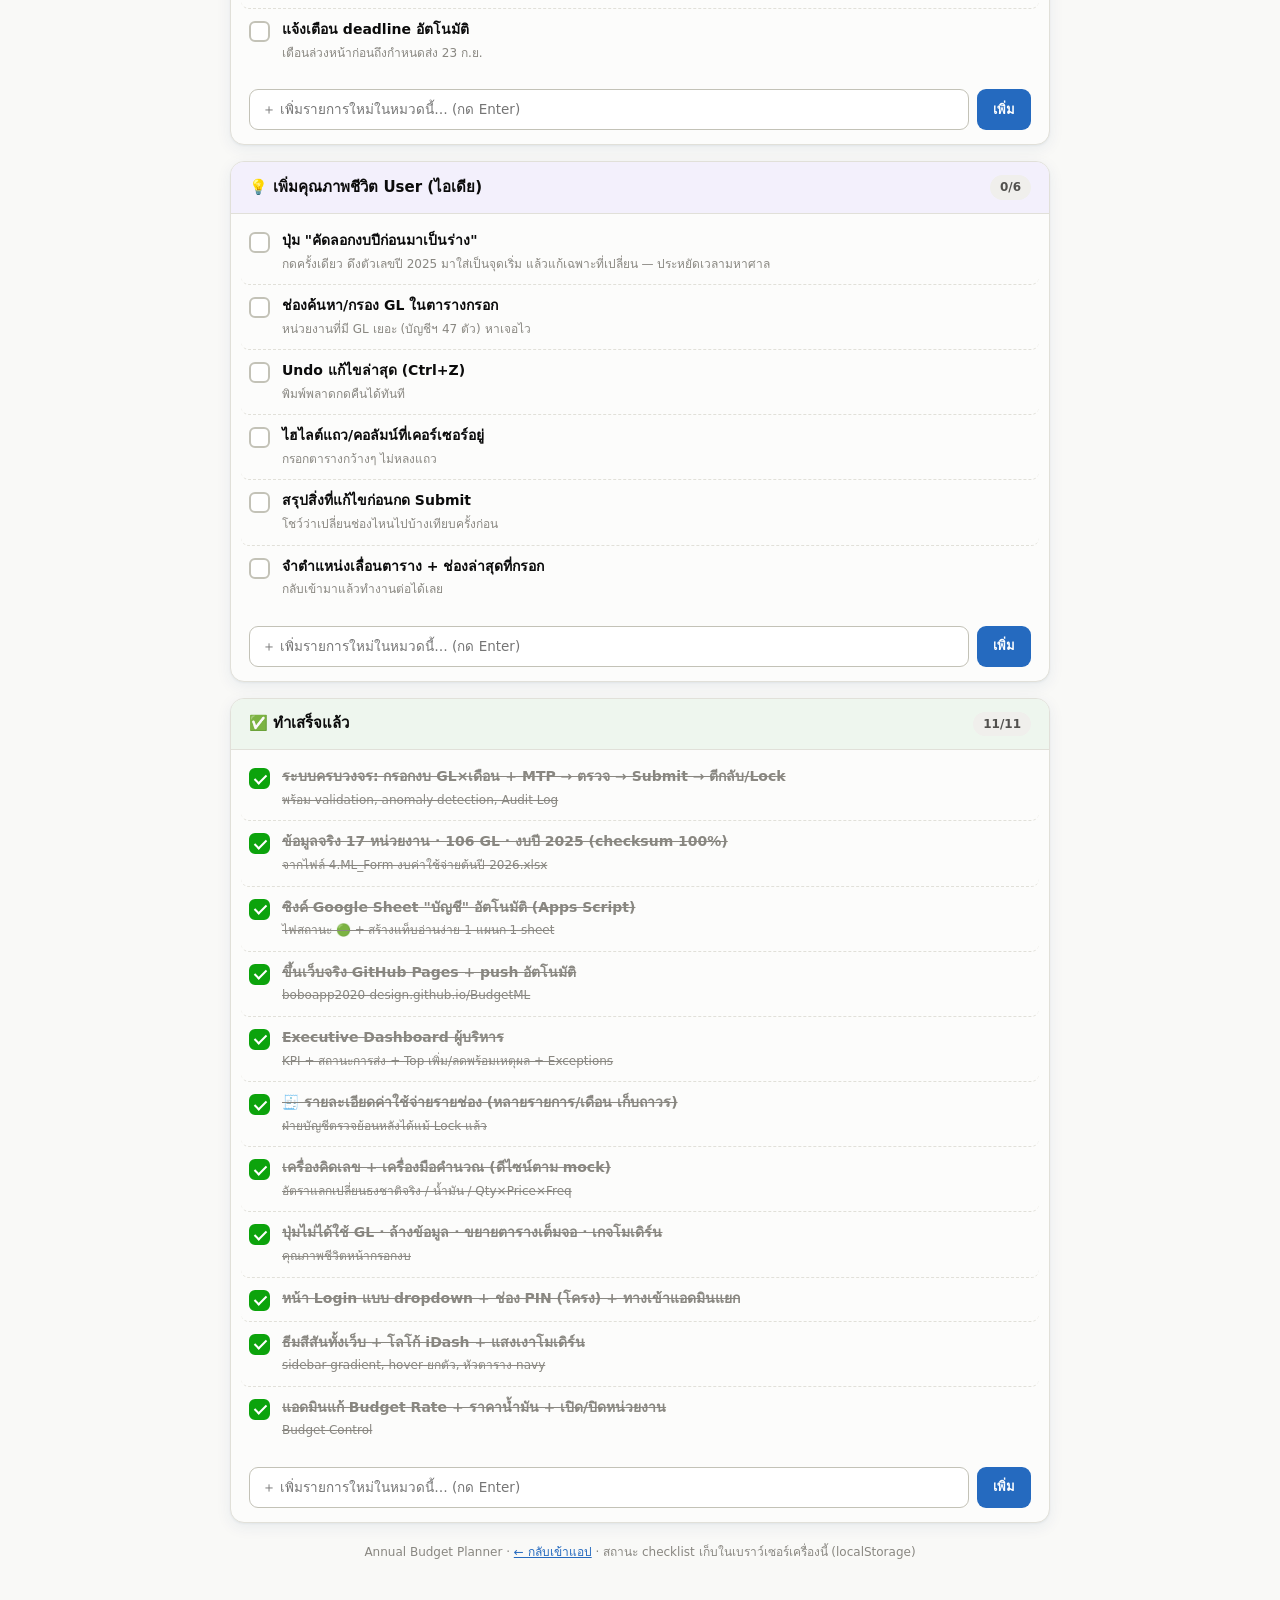
==== commit c7194ade: "Roadmap: finalized revise spec per user (actuals 1-4 locked, month-4 floor, forecast 5-12) Co-Author" ====
--- a/roadmap.html
+++ b/roadmap.html
@@ -112,7 +112,7 @@
     { id: 's4', t: 'ทดสอบ flow เปิดรอบปีถัดไป (2027)', s: 'ปี 2026 กลายเป็น baseline อัตโนมัติ' },
     { id: 's5', t: 'ปรับการใช้งานบนมือถือ/แท็บเล็ต', s: 'ตารางกรอกบนจอเล็ก: sticky คอลัมน์ + bottom action bar' },
     { id: 's6', t: 'รองรับ IO และ CCT (โครงสร้าง CCT × GL ตามฟอร์มจริง)', s: 'แตกแถวตามหน่วยงานย่อย + IO ผูกอัตโนมัติ → export คีย์เข้า SAP ได้ทันที' },
-    { id: 's7', t: 'ระบบ Revise กลางปี (S1: เกิดจริง+snapshot · S2: กรอกโหมด Revise · S3: เทียบ/รายงาน)', s: 'บัญชีเปิดรอบ+ใส่เกิดจริง ด.1-3 (ล็อก 🔒) → หน่วยงาน revise ด.4-12 (default=งบเดิม) + เหตุผลเมื่อเปลี่ยน → อนุมัติ/Lock · งบเดิม freeze · เตือน net≠0 · Export 4 ชุด: เดิม/เพิ่มลด/Revise/เกิดจริง' },
+    { id: 's7', t: 'ระบบ Revise กลางปี (สเปคยืนยันแล้ว)', s: 'บัญชีเปิดรอบ+ใส่เกิดจริง ด.1-4 แล้วล็อก · ด.1-3 ล็อกสนิท · ด.4 เพิ่มได้ลดต่ำกว่าเกิดจริงไม่ได้ · ด.5-12 กรอกคาดการณ์ (default=งบเดิม)+เหตุผล · ส่งอีกรอบ→ตรวจ→Lock · เทียบ งบเดิมทั้งปี vs Revise(จริง1-4+คาดการณ์5-12)' },
     { id: 's8', t: 'ประมาณการกลางปี: คาดการณ์เดือนที่เหลือ + PR/PO (Phase R2)', s: 'เดือนตัด ก.ค. ตามไฟล์จริง → เกิดจริง+ประมาณการ ใช้เป็นฐานตั้งงบปีถัดไป' },
   ]},
   { id: 'future', icon: '🟢', title: 'อนาคต (Phase ถัดไป)', cls: 'sec-future', items: [
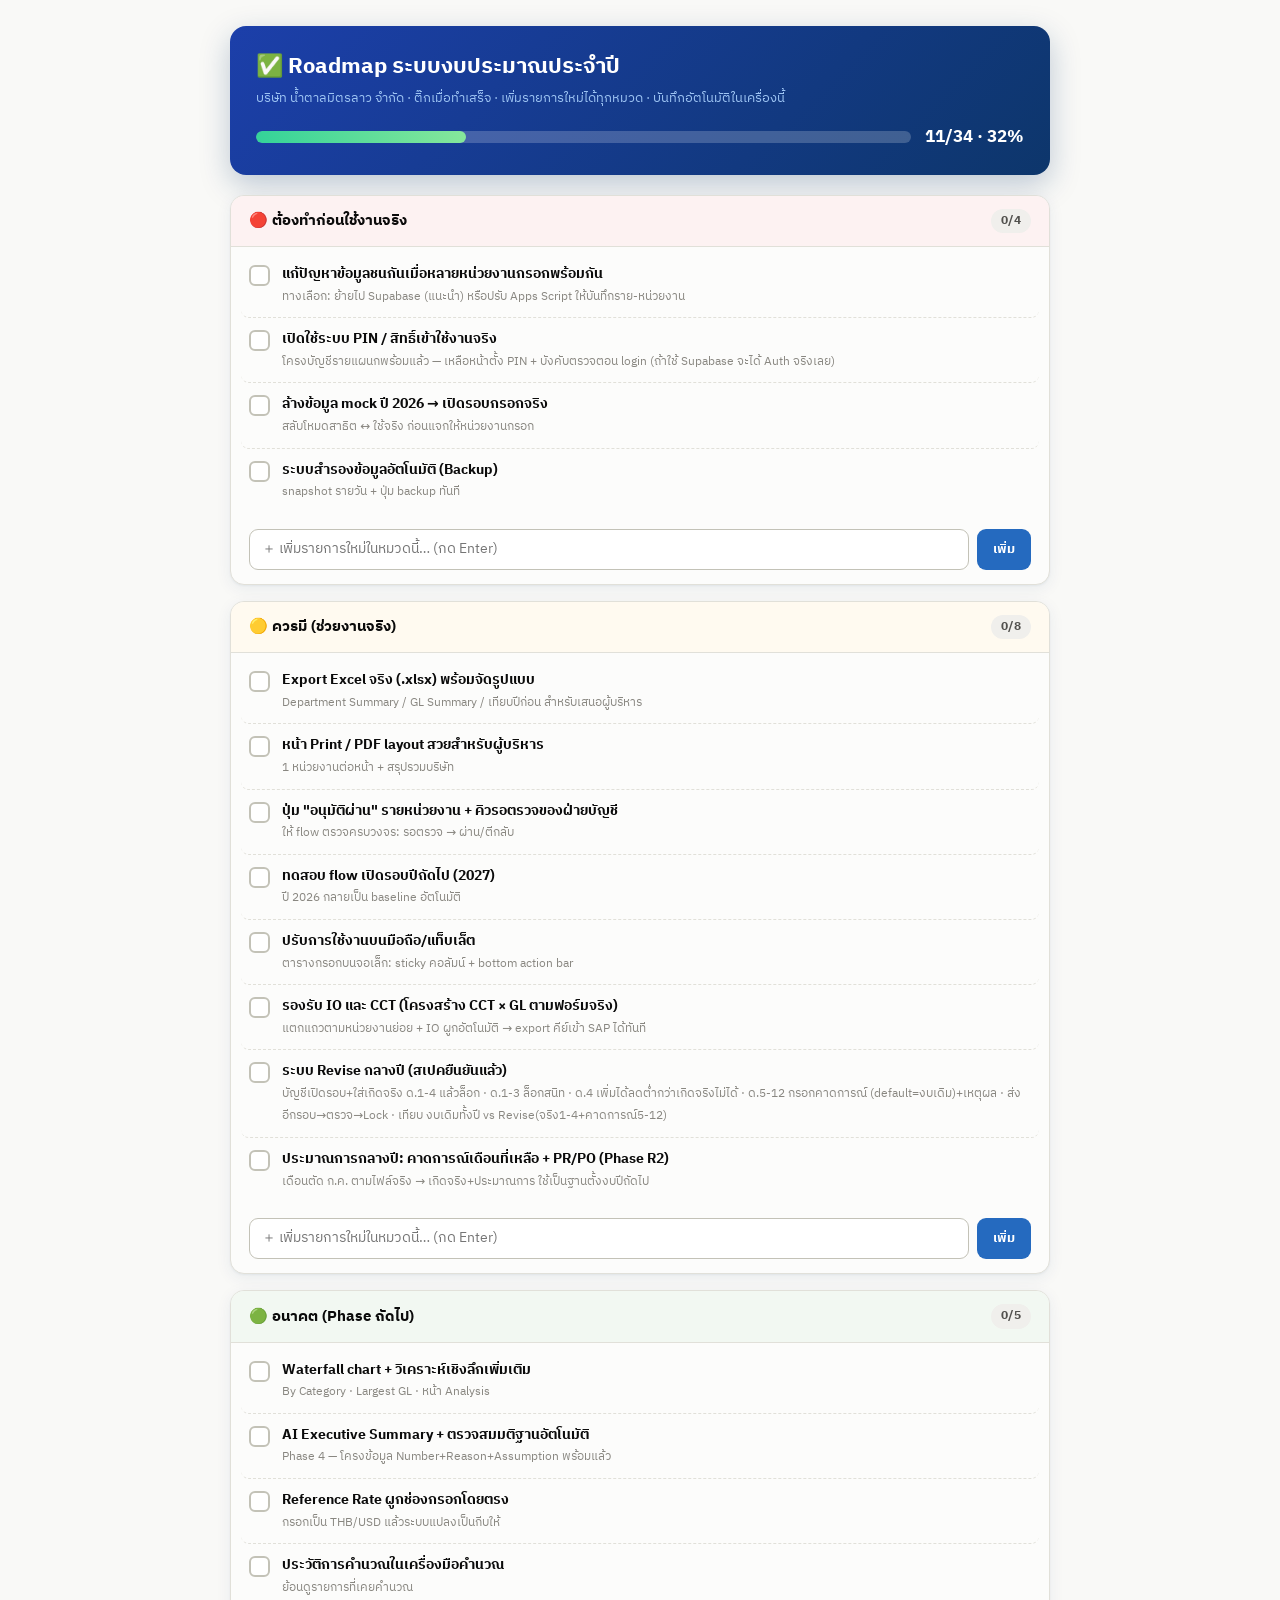
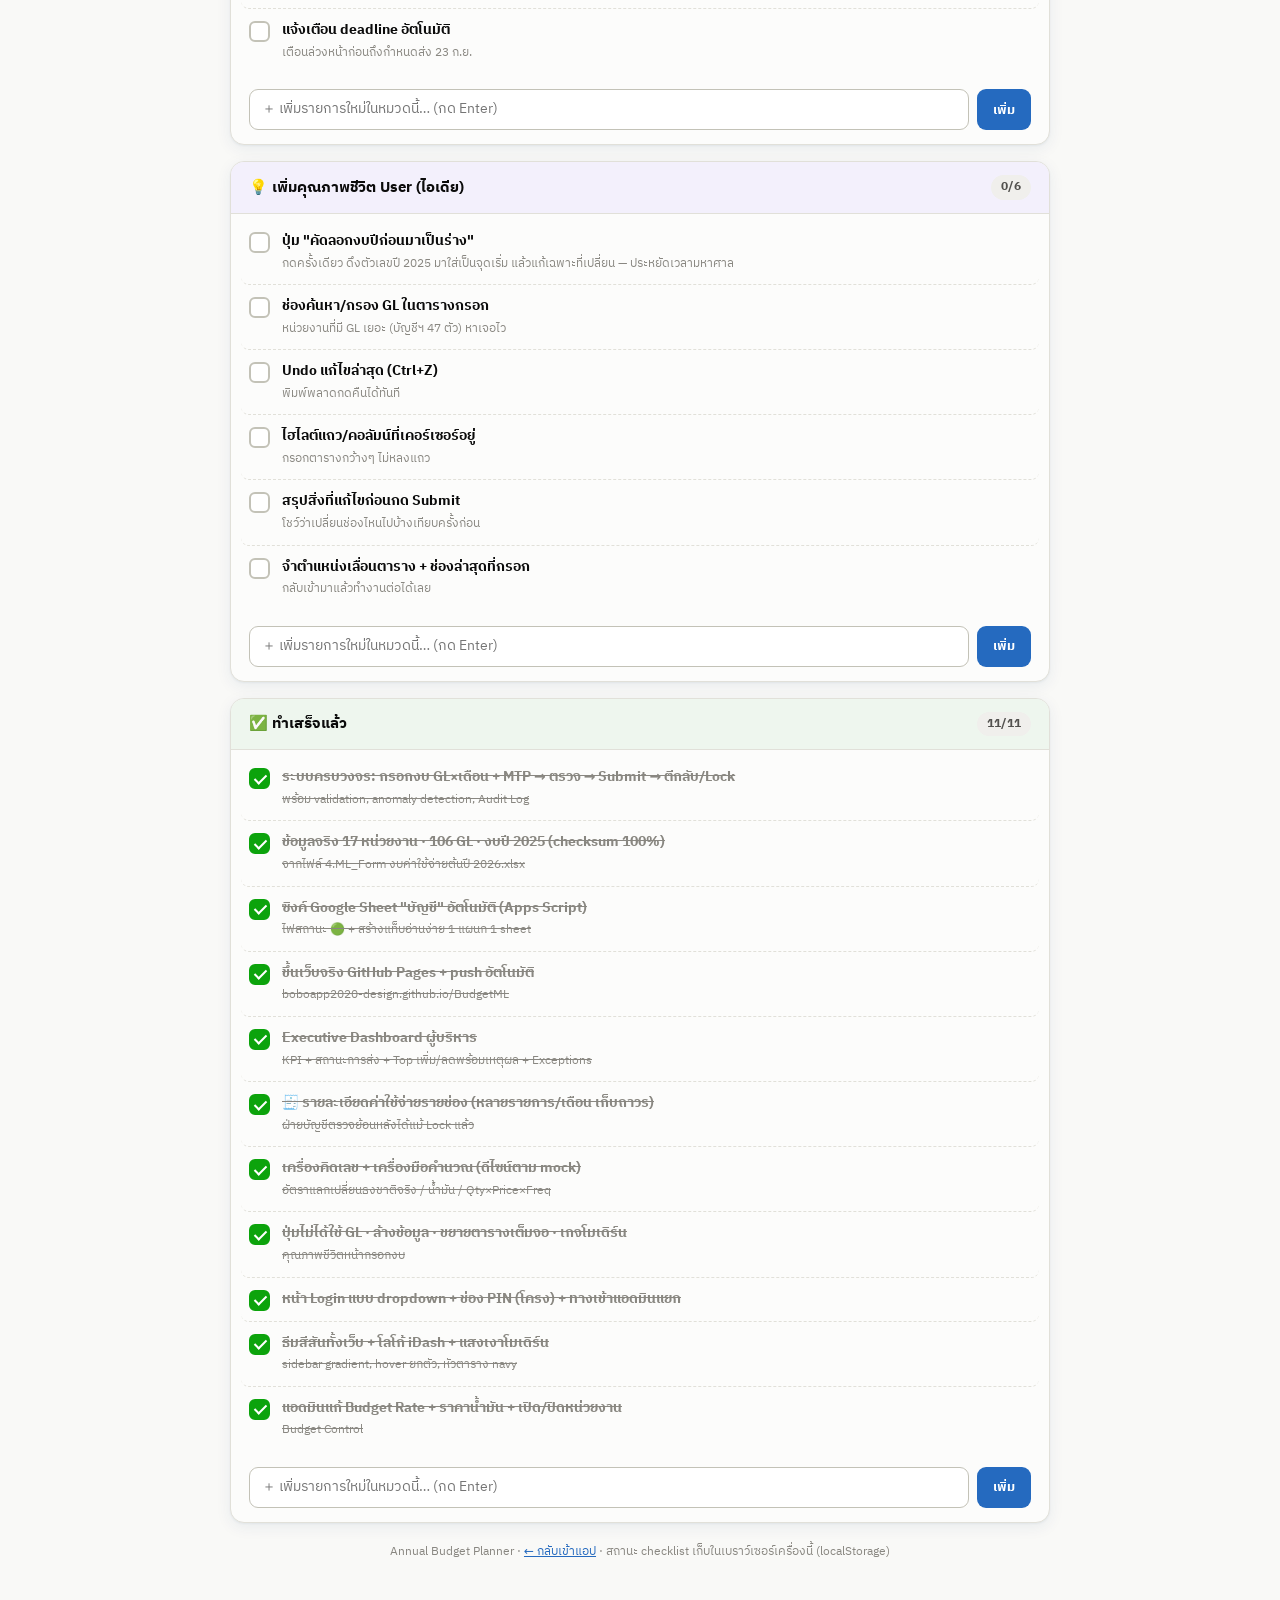
==== commit 4f5296a0: "Sitewide font: IBM Plex Sans Thai (self-hosted woff2, 192KB, 4 weights) (v3.3) Co-Authored-By: Claud" ====
--- a/roadmap.html
+++ b/roadmap.html
@@ -4,11 +4,12 @@
 <meta charset="utf-8">
 <meta name="viewport" content="width=device-width, initial-scale=1">
 <title>Roadmap — งบประมาณประจำปี (Annual Budget)</title>
+<link rel="stylesheet" href="fonts/plex.css">
 <link rel="icon" href="data:image/svg+xml,<svg xmlns='http://www.w3.org/2000/svg' viewBox='0 0 48 48'><circle cx='24' cy='24' r='22' fill='white'/><circle cx='24' cy='24' r='22' fill='none' stroke='%232a78d6' stroke-width='3.1'/><text x='24' y='31' text-anchor='middle' font-size='20'>✅</text></svg>">
 <style>
   * { box-sizing: border-box; margin: 0; padding: 0; }
   body {
-    font-family: "Segoe UI", "Leelawadee UI", "Noto Sans Thai", system-ui, sans-serif;
+    font-family: "IBM Plex Sans Thai", "Segoe UI", "Leelawadee UI", "Noto Sans Thai", system-ui, sans-serif;
     background: #f9f9f7; color: #0b0b0b; font-size: 14.5px; line-height: 1.55; padding: 26px 16px 80px;
   }
   .wrap { max-width: 820px; margin: 0 auto; }
--- a/fonts/plex.css
+++ b/fonts/plex.css
@@ -0,0 +1,144 @@
+/* cyrillic-ext */
+@font-face {
+  font-family: 'IBM Plex Sans Thai';
+  font-style: normal;
+  font-weight: 400;
+  font-display: swap;
+  src: url(plex-m8JPje1VVIzcq1HzJq2AEdo2Tj_qvLqMBNYgVcM.woff2) format('woff2');
+  unicode-range: U+0460-052F, U+1C80-1C8A, U+20B4, U+2DE0-2DFF, U+A640-A69F, U+FE2E-FE2F;
+}
+/* thai */
+@font-face {
+  font-family: 'IBM Plex Sans Thai';
+  font-style: normal;
+  font-weight: 400;
+  font-display: swap;
+  src: url(plex-m8JPje1VVIzcq1HzJq2AEdo2Tj_qvLqMHdYgVcM.woff2) format('woff2');
+  unicode-range: U+02D7, U+0303, U+0331, U+0E01-0E5B, U+200C-200D, U+25CC;
+}
+/* latin-ext */
+@font-face {
+  font-family: 'IBM Plex Sans Thai';
+  font-style: normal;
+  font-weight: 400;
+  font-display: swap;
+  src: url(plex-m8JPje1VVIzcq1HzJq2AEdo2Tj_qvLqMB9YgVcM.woff2) format('woff2');
+  unicode-range: U+0100-02BA, U+02BD-02C5, U+02C7-02CC, U+02CE-02D7, U+02DD-02FF, U+0304, U+0308, U+0329, U+1D00-1DBF, U+1E00-1E9F, U+1EF2-1EFF, U+2020, U+20A0-20AB, U+20AD-20C0, U+2113, U+2C60-2C7F, U+A720-A7FF;
+}
+/* latin */
+@font-face {
+  font-family: 'IBM Plex Sans Thai';
+  font-style: normal;
+  font-weight: 400;
+  font-display: swap;
+  src: url(plex-m8JPje1VVIzcq1HzJq2AEdo2Tj_qvLqMCdYg.woff2) format('woff2');
+  unicode-range: U+0000-00FF, U+0131, U+0152-0153, U+02BB-02BC, U+02C6, U+02DA, U+02DC, U+0304, U+0308, U+0329, U+2000-206F, U+20AC, U+2122, U+2191, U+2193, U+2212, U+2215, U+FEFF, U+FFFD;
+}
+/* cyrillic-ext */
+@font-face {
+  font-family: 'IBM Plex Sans Thai';
+  font-style: normal;
+  font-weight: 500;
+  font-display: swap;
+  src: url(plex-m8JMje1VVIzcq1HzJq2AEdo2Tj_qvLqE-vU1Z-JHa74.woff2) format('woff2');
+  unicode-range: U+0460-052F, U+1C80-1C8A, U+20B4, U+2DE0-2DFF, U+A640-A69F, U+FE2E-FE2F;
+}
+/* thai */
+@font-face {
+  font-family: 'IBM Plex Sans Thai';
+  font-style: normal;
+  font-weight: 500;
+  font-display: swap;
+  src: url(plex-m8JMje1VVIzcq1HzJq2AEdo2Tj_qvLqE-vU1fuJHa74.woff2) format('woff2');
+  unicode-range: U+02D7, U+0303, U+0331, U+0E01-0E5B, U+200C-200D, U+25CC;
+}
+/* latin-ext */
+@font-face {
+  font-family: 'IBM Plex Sans Thai';
+  font-style: normal;
+  font-weight: 500;
+  font-display: swap;
+  src: url(plex-m8JMje1VVIzcq1HzJq2AEdo2Tj_qvLqE-vU1ZOJHa74.woff2) format('woff2');
+  unicode-range: U+0100-02BA, U+02BD-02C5, U+02C7-02CC, U+02CE-02D7, U+02DD-02FF, U+0304, U+0308, U+0329, U+1D00-1DBF, U+1E00-1E9F, U+1EF2-1EFF, U+2020, U+20A0-20AB, U+20AD-20C0, U+2113, U+2C60-2C7F, U+A720-A7FF;
+}
+/* latin */
+@font-face {
+  font-family: 'IBM Plex Sans Thai';
+  font-style: normal;
+  font-weight: 500;
+  font-display: swap;
+  src: url(plex-m8JMje1VVIzcq1HzJq2AEdo2Tj_qvLqE-vU1auJH.woff2) format('woff2');
+  unicode-range: U+0000-00FF, U+0131, U+0152-0153, U+02BB-02BC, U+02C6, U+02DA, U+02DC, U+0304, U+0308, U+0329, U+2000-206F, U+20AC, U+2122, U+2191, U+2193, U+2212, U+2215, U+FEFF, U+FFFD;
+}
+/* cyrillic-ext */
+@font-face {
+  font-family: 'IBM Plex Sans Thai';
+  font-style: normal;
+  font-weight: 600;
+  font-display: swap;
+  src: url(plex-m8JMje1VVIzcq1HzJq2AEdo2Tj_qvLqE1vI1Z-JHa74.woff2) format('woff2');
+  unicode-range: U+0460-052F, U+1C80-1C8A, U+20B4, U+2DE0-2DFF, U+A640-A69F, U+FE2E-FE2F;
+}
+/* thai */
+@font-face {
+  font-family: 'IBM Plex Sans Thai';
+  font-style: normal;
+  font-weight: 600;
+  font-display: swap;
+  src: url(plex-m8JMje1VVIzcq1HzJq2AEdo2Tj_qvLqE1vI1fuJHa74.woff2) format('woff2');
+  unicode-range: U+02D7, U+0303, U+0331, U+0E01-0E5B, U+200C-200D, U+25CC;
+}
+/* latin-ext */
+@font-face {
+  font-family: 'IBM Plex Sans Thai';
+  font-style: normal;
+  font-weight: 600;
+  font-display: swap;
+  src: url(plex-m8JMje1VVIzcq1HzJq2AEdo2Tj_qvLqE1vI1ZOJHa74.woff2) format('woff2');
+  unicode-range: U+0100-02BA, U+02BD-02C5, U+02C7-02CC, U+02CE-02D7, U+02DD-02FF, U+0304, U+0308, U+0329, U+1D00-1DBF, U+1E00-1E9F, U+1EF2-1EFF, U+2020, U+20A0-20AB, U+20AD-20C0, U+2113, U+2C60-2C7F, U+A720-A7FF;
+}
+/* latin */
+@font-face {
+  font-family: 'IBM Plex Sans Thai';
+  font-style: normal;
+  font-weight: 600;
+  font-display: swap;
+  src: url(plex-m8JMje1VVIzcq1HzJq2AEdo2Tj_qvLqE1vI1auJH.woff2) format('woff2');
+  unicode-range: U+0000-00FF, U+0131, U+0152-0153, U+02BB-02BC, U+02C6, U+02DA, U+02DC, U+0304, U+0308, U+0329, U+2000-206F, U+20AC, U+2122, U+2191, U+2193, U+2212, U+2215, U+FEFF, U+FFFD;
+}
+/* cyrillic-ext */
+@font-face {
+  font-family: 'IBM Plex Sans Thai';
+  font-style: normal;
+  font-weight: 700;
+  font-display: swap;
+  src: url(plex-m8JMje1VVIzcq1HzJq2AEdo2Tj_qvLqEsvM1Z-JHa74.woff2) format('woff2');
+  unicode-range: U+0460-052F, U+1C80-1C8A, U+20B4, U+2DE0-2DFF, U+A640-A69F, U+FE2E-FE2F;
+}
+/* thai */
+@font-face {
+  font-family: 'IBM Plex Sans Thai';
+  font-style: normal;
+  font-weight: 700;
+  font-display: swap;
+  src: url(plex-m8JMje1VVIzcq1HzJq2AEdo2Tj_qvLqEsvM1fuJHa74.woff2) format('woff2');
+  unicode-range: U+02D7, U+0303, U+0331, U+0E01-0E5B, U+200C-200D, U+25CC;
+}
+/* latin-ext */
+@font-face {
+  font-family: 'IBM Plex Sans Thai';
+  font-style: normal;
+  font-weight: 700;
+  font-display: swap;
+  src: url(plex-m8JMje1VVIzcq1HzJq2AEdo2Tj_qvLqEsvM1ZOJHa74.woff2) format('woff2');
+  unicode-range: U+0100-02BA, U+02BD-02C5, U+02C7-02CC, U+02CE-02D7, U+02DD-02FF, U+0304, U+0308, U+0329, U+1D00-1DBF, U+1E00-1E9F, U+1EF2-1EFF, U+2020, U+20A0-20AB, U+20AD-20C0, U+2113, U+2C60-2C7F, U+A720-A7FF;
+}
+/* latin */
+@font-face {
+  font-family: 'IBM Plex Sans Thai';
+  font-style: normal;
+  font-weight: 700;
+  font-display: swap;
+  src: url(plex-m8JMje1VVIzcq1HzJq2AEdo2Tj_qvLqEsvM1auJH.woff2) format('woff2');
+  unicode-range: U+0000-00FF, U+0131, U+0152-0153, U+02BB-02BC, U+02C6, U+02DA, U+02DC, U+0304, U+0308, U+0329, U+2000-206F, U+20AC, U+2122, U+2191, U+2193, U+2212, U+2215, U+FEFF, U+FFFD;
+}
